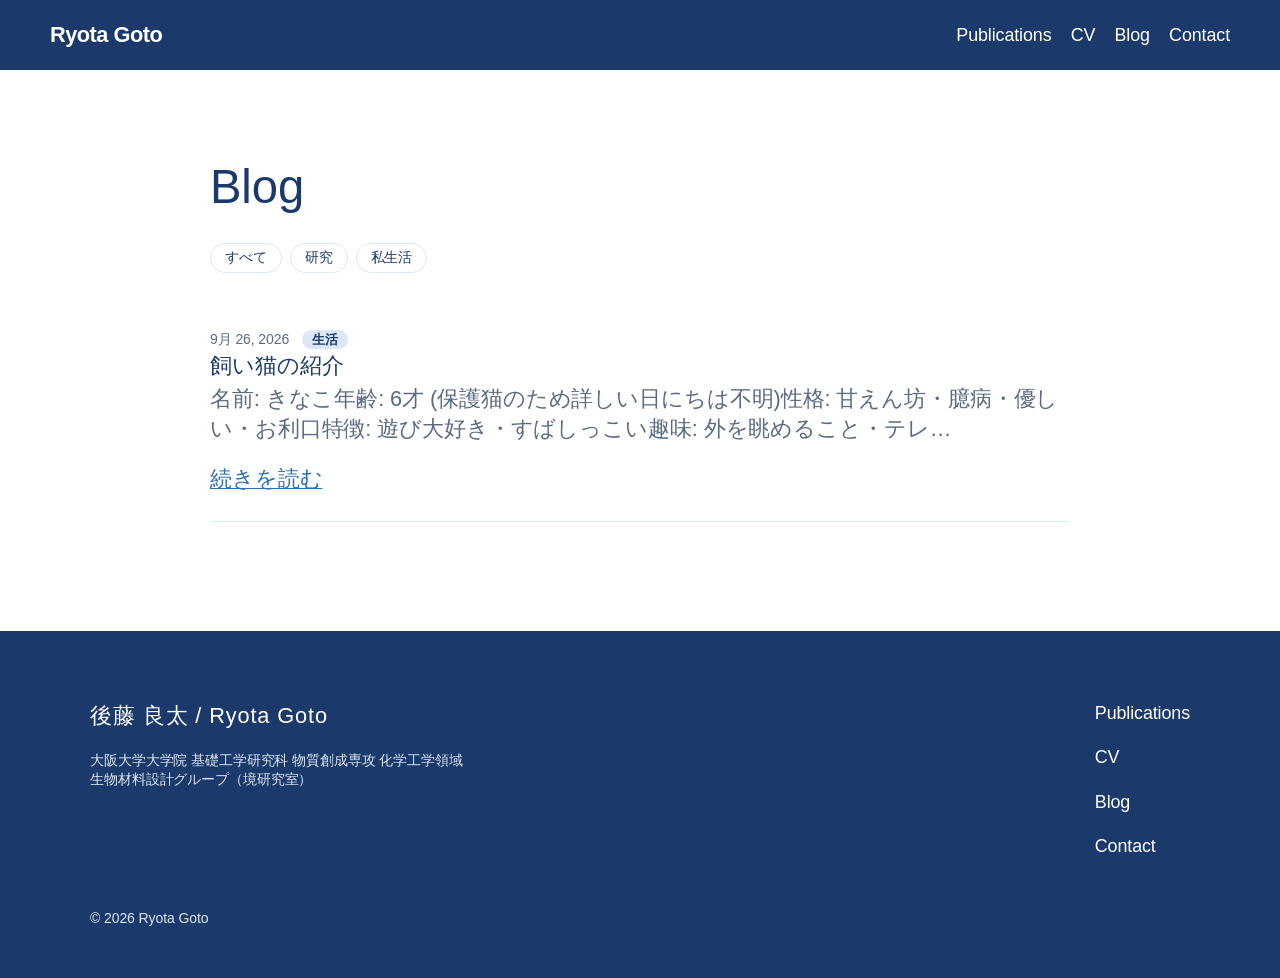
==== site/blog/index.html @ 75595462 "Add blog and categories" ====
<!DOCTYPE html>
<html lang="ja">
<head><meta charset="UTF-8">
	
	<meta name="viewport" content="width=device-width, initial-scale=1">
<meta name="robots" content="max-image-preview:large">
<title>Blog – Ryota Goto</title>
<link rel="alternate" type="application/rss+xml" title="Ryota Goto » フィード" href="https://ryotakashiwagigoto.github.io/feed/">
<link rel="alternate" type="application/rss+xml" title="Ryota Goto » コメントフィード" href="https://ryotakashiwagigoto.github.io/comments/feed/">


<style id="wp-img-auto-sizes-contain-inline-css">
img:is([sizes=auto i],[sizes^="auto," i]){contain-intrinsic-size:3000px 1500px}
/*# sourceURL=wp-img-auto-sizes-contain-inline-css */
</style>
<style id="wp-block-site-title-inline-css">
.wp-block-site-title{box-sizing:border-box}.wp-block-site-title :where(a){color:inherit;font-family:inherit;font-size:inherit;font-style:inherit;font-weight:inherit;letter-spacing:inherit;line-height:inherit;text-decoration:inherit}
/*# sourceURL=https://ryotakashiwagigoto.github.io/wp-includes/blocks/site-title/style.min.css */
</style>
<style id="wp-block-navigation-link-inline-css">
.wp-block-navigation .wp-block-navigation-item__label{overflow-wrap:break-word}.wp-block-navigation .wp-block-navigation-item__description{display:none}.link-ui-tools{outline:1px solid #f0f0f0;padding:8px}.link-ui-block-inserter{padding-top:8px}.link-ui-block-inserter__back{margin-left:8px;text-transform:uppercase}
/*# sourceURL=https://ryotakashiwagigoto.github.io/wp-includes/blocks/navigation-link/style.min.css */
</style>
<style id="wp-block-navigation-inline-css">
.wp-block-navigation{position:relative}.wp-block-navigation ul{margin-bottom:0;margin-left:0;margin-top:0;padding-left:0}.wp-block-navigation ul,.wp-block-navigation ul li{list-style:none}.wp-block-navigation .wp-block-navigation-item{align-items:center;background-color:inherit;display:flex;position:relative}.wp-block-navigation .wp-block-navigation-item .wp-block-navigation__submenu-container:empty{display:none}.wp-block-navigation .wp-block-navigation-item__content{display:block;z-index:1}.wp-block-navigation .wp-block-navigation-item__content.wp-block-navigation-item__content{color:inherit}.wp-block-navigation.has-text-decoration-underline .wp-block-navigation-item__content,.wp-block-navigation.has-text-decoration-underline .wp-block-navigation-item__content:active,.wp-block-navigation.has-text-decoration-underline .wp-block-navigation-item__content:focus{text-decoration:underline}.wp-block-navigation.has-text-decoration-line-through .wp-block-navigation-item__content,.wp-block-navigation.has-text-decoration-line-through .wp-block-navigation-item__content:active,.wp-block-navigation.has-text-decoration-line-through .wp-block-navigation-item__content:focus{text-decoration:line-through}.wp-block-navigation :where(a),.wp-block-navigation :where(a:active),.wp-block-navigation :where(a:focus){text-decoration:none}.wp-block-navigation .wp-block-navigation__submenu-icon{align-self:center;background-color:inherit;border:none;color:currentColor;display:inline-block;font-size:inherit;height:.6em;line-height:0;margin-left:.25em;padding:0;width:.6em}.wp-block-navigation .wp-block-navigation__submenu-icon svg{stroke:currentColor;display:inline-block;height:inherit;margin-top:.075em;width:inherit}.wp-block-navigation{--navigation-layout-justification-setting:flex-start;--navigation-layout-direction:row;--navigation-layout-wrap:wrap;--navigation-layout-justify:flex-start;--navigation-layout-align:center}.wp-block-navigation.is-vertical{--navigation-layout-direction:column;--navigation-layout-justify:initial;--navigation-layout-align:flex-start}.wp-block-navigation.no-wrap{--navigation-layout-wrap:nowrap}.wp-block-navigation.items-justified-center{--navigation-layout-justification-setting:center;--navigation-layout-justify:center}.wp-block-navigation.items-justified-center.is-vertical{--navigation-layout-align:center}.wp-block-navigation.items-justified-right{--navigation-layout-justification-setting:flex-end;--navigation-layout-justify:flex-end}.wp-block-navigation.items-justified-right.is-vertical{--navigation-layout-align:flex-end}.wp-block-navigation.items-justified-space-between{--navigation-layout-justification-setting:space-between;--navigation-layout-justify:space-between}:where(.wp-block-navigation) ul li{padding:0}.wp-block-navigation .has-child .wp-block-navigation__submenu-container{align-items:normal;background-color:inherit;color:inherit;display:flex;flex-direction:column;opacity:0;position:absolute;z-index:2}@media not (prefers-reduced-motion){.wp-block-navigation .has-child .wp-block-navigation__submenu-container{transition:opacity .1s linear}}.wp-block-navigation .has-child .wp-block-navigation__submenu-container{height:0;overflow:hidden;visibility:hidden;width:0}.wp-block-navigation .has-child .wp-block-navigation__submenu-container>.wp-block-navigation-item>.wp-block-navigation-item__content{display:flex;flex-grow:1;padding:.5em 1em}.wp-block-navigation .has-child .wp-block-navigation__submenu-container>.wp-block-navigation-item>.wp-block-navigation-item__content .wp-block-navigation__submenu-icon{margin-left:auto;margin-right:0}.wp-block-navigation .has-child .wp-block-navigation__submenu-container .wp-block-navigation-item__content{margin:0}.wp-block-navigation .has-child .wp-block-navigation__submenu-container{left:-1px;top:100%}@media (min-width:782px){.wp-block-navigation .has-child .wp-block-navigation__submenu-container .wp-block-navigation__submenu-container{left:100%;top:-1px}.wp-block-navigation .has-child .wp-block-navigation__submenu-container .wp-block-navigation__submenu-container:before{background:transparent;content:"";display:block;height:100%;position:absolute;right:100%;width:.5em}.wp-block-navigation .has-child .wp-block-navigation__submenu-container .wp-block-navigation__submenu-icon{margin-right:.25em}.wp-block-navigation .has-child .wp-block-navigation__submenu-container .wp-block-navigation__submenu-icon svg{transform:rotate(-90deg)}}@media (hover:hover){.wp-block-navigation .has-child:not(.open-on-click):hover>.wp-block-navigation__submenu-container{height:auto;min-width:200px;opacity:1;overflow:visible;visibility:visible;width:auto}}.wp-block-navigation .has-child .wp-block-navigation-submenu__toggle[aria-expanded=true]~.wp-block-navigation__submenu-container,.wp-block-navigation .has-child:not(.open-on-click):not(.open-on-hover-click):focus-within>.wp-block-navigation__submenu-container{height:auto;min-width:200px;opacity:1;overflow:visible;visibility:visible;width:auto}.wp-block-navigation .has-child.open-always{align-items:var(--navigation-layout-align,initial);flex-direction:var(--navigation-layout-direction,initial);flex-wrap:var(--navigation-layout-wrap,wrap);gap:var(--wp--style--block-gap,2em)}.wp-block-navigation .has-child.open-always,.wp-block-navigation .has-child.open-always .wp-block-navigation-item{justify-content:var(--navigation-layout-justify,initial)}.wp-block-navigation .has-child.open-always .wp-block-navigation__submenu-container,.wp-block-navigation .has-child.open-always.wp-block-navigation-submenu{gap:var(--wp--style--block-gap,2em)}.wp-block-navigation .has-child.open-always .wp-block-navigation-item,.wp-block-navigation .has-child.open-always .wp-block-navigation__submenu-container,.wp-block-navigation .has-child.open-always.wp-block-navigation-submenu{padding-bottom:0;padding-top:0}.wp-block-navigation .has-child.open-always .wp-block-navigation__submenu-container{padding-left:var(--wp--style--block-gap,2em);padding-right:var(--wp--style--block-gap,2em)}.wp-block-navigation .has-child.open-always .wp-block-navigation__submenu-container .wp-block-navigation-item__content{padding:0}.wp-block-navigation .has-child.open-always .wp-block-navigation__submenu-container>.wp-block-navigation-item>.wp-block-navigation-item__content,.wp-block-navigation .has-child.open-always>.wp-block-navigation-item__content{flex-grow:0}.wp-block-navigation .has-child.open-always>.wp-block-navigation__submenu-container{background-color:transparent;border:none;color:inherit;flex-basis:100%;height:auto;opacity:1;overflow:visible;position:static;visibility:visible;width:auto}.wp-block-navigation.has-background .has-child .wp-block-navigation__submenu-container{left:0;top:100%}@media (min-width:782px){.wp-block-navigation.has-background .has-child .wp-block-navigation__submenu-container .wp-block-navigation__submenu-container{left:100%;top:0}}.wp-block-navigation-submenu{display:flex;position:relative}.wp-block-navigation-submenu .wp-block-navigation__submenu-icon svg{stroke:currentColor}button.wp-block-navigation-item__content{background-color:transparent;border:none;color:currentColor;font-family:inherit;font-size:inherit;font-style:inherit;font-weight:inherit;letter-spacing:inherit;line-height:inherit;text-align:left;text-transform:inherit}.wp-block-navigation-submenu__toggle{cursor:pointer}.wp-block-navigation-submenu__toggle[aria-expanded=true]+.wp-block-navigation__submenu-icon>svg,.wp-block-navigation-submenu__toggle[aria-expanded=true]>svg{transform:rotate(180deg)}.wp-block-navigation-item.open-on-click .wp-block-navigation-submenu__toggle{padding-left:0;padding-right:.85em}.wp-block-navigation-item.open-on-click .wp-block-navigation-submenu__toggle+.wp-block-navigation__submenu-icon{margin-left:-.6em;pointer-events:none}.wp-block-navigation-item.open-on-click button.wp-block-navigation-item__content:not(.wp-block-navigation-submenu__toggle){padding:0}.wp-block-navigation .wp-block-page-list,.wp-block-navigation__container,.wp-block-navigation__responsive-close,.wp-block-navigation__responsive-container,.wp-block-navigation__responsive-container-content,.wp-block-navigation__responsive-dialog{gap:inherit}:where(.wp-block-navigation.has-background .wp-block-navigation-item a:not(.wp-element-button)),:where(.wp-block-navigation.has-background .wp-block-navigation-submenu a:not(.wp-element-button)){padding:.5em 1em}:where(.wp-block-navigation .wp-block-navigation__submenu-container .wp-block-navigation-item a:not(.wp-element-button)),:where(.wp-block-navigation .wp-block-navigation__submenu-container .wp-block-navigation-submenu a:not(.wp-element-button)),:where(.wp-block-navigation .wp-block-navigation__submenu-container .wp-block-navigation-submenu button.wp-block-navigation-item__content),:where(.wp-block-navigation .wp-block-navigation__submenu-container .wp-block-pages-list__item button.wp-block-navigation-item__content){padding:.5em 1em}.wp-block-navigation.items-justified-right .wp-block-navigation__container .has-child .wp-block-navigation__submenu-container,.wp-block-navigation.items-justified-right .wp-block-page-list>.has-child .wp-block-navigation__submenu-container,.wp-block-navigation.items-justified-space-between .wp-block-page-list>.has-child:last-child .wp-block-navigation__submenu-container,.wp-block-navigation.items-justified-space-between>.wp-block-navigation__container>.has-child:last-child .wp-block-navigation__submenu-container{left:auto;right:0}.wp-block-navigation.items-justified-right .wp-block-navigation__container .has-child .wp-block-navigation__submenu-container .wp-block-navigation__submenu-container,.wp-block-navigation.items-justified-right .wp-block-page-list>.has-child .wp-block-navigation__submenu-container .wp-block-navigation__submenu-container,.wp-block-navigation.items-justified-space-between .wp-block-page-list>.has-child:last-child .wp-block-navigation__submenu-container .wp-block-navigation__submenu-container,.wp-block-navigation.items-justified-space-between>.wp-block-navigation__container>.has-child:last-child .wp-block-navigation__submenu-container .wp-block-navigation__submenu-container{left:-1px;right:-1px}@media (min-width:782px){.wp-block-navigation.items-justified-right .wp-block-navigation__container .has-child .wp-block-navigation__submenu-container .wp-block-navigation__submenu-container,.wp-block-navigation.items-justified-right .wp-block-page-list>.has-child .wp-block-navigation__submenu-container .wp-block-navigation__submenu-container,.wp-block-navigation.items-justified-space-between .wp-block-page-list>.has-child:last-child .wp-block-navigation__submenu-container .wp-block-navigation__submenu-container,.wp-block-navigation.items-justified-space-between>.wp-block-navigation__container>.has-child:last-child .wp-block-navigation__submenu-container .wp-block-navigation__submenu-container{left:auto;right:100%}}.wp-block-navigation:not(.has-background) .wp-block-navigation__submenu-container{background-color:#fff;border:1px solid rgba(0,0,0,.15)}.wp-block-navigation.has-background .wp-block-navigation__submenu-container{background-color:inherit}.wp-block-navigation:not(.has-text-color) .wp-block-navigation__submenu-container{color:#000}.wp-block-navigation__container{align-items:var(--navigation-layout-align,initial);display:flex;flex-direction:var(--navigation-layout-direction,initial);flex-wrap:var(--navigation-layout-wrap,wrap);justify-content:var(--navigation-layout-justify,initial);list-style:none;margin:0;padding-left:0}.wp-block-navigation__container .is-responsive{display:none}.wp-block-navigation__container:only-child,.wp-block-page-list:only-child{flex-grow:1}@keyframes overlay-menu__fade-in-animation{0%{opacity:0;transform:translateY(.5em)}to{opacity:1;transform:translateY(0)}}.wp-block-navigation__responsive-container{bottom:0;display:none;left:0;position:fixed;right:0;top:0}.wp-block-navigation__responsive-container :where(.wp-block-navigation-item a){color:inherit}.wp-block-navigation__responsive-container .wp-block-navigation__responsive-container-content{align-items:var(--navigation-layout-align,initial);display:flex;flex-direction:var(--navigation-layout-direction,initial);flex-wrap:var(--navigation-layout-wrap,wrap);justify-content:var(--navigation-layout-justify,initial)}.wp-block-navigation__responsive-container:not(.is-menu-open.is-menu-open){background-color:inherit!important;color:inherit!important}.wp-block-navigation__responsive-container.is-menu-open{background-color:inherit;display:flex;flex-direction:column}@media not (prefers-reduced-motion){.wp-block-navigation__responsive-container.is-menu-open{animation:overlay-menu__fade-in-animation .1s ease-out;animation-fill-mode:forwards}}.wp-block-navigation__responsive-container.is-menu-open:not(.disable-default-overlay){padding:clamp(1rem,var(--wp--style--root--padding-top),20rem) clamp(1rem,var(--wp--style--root--padding-right),20rem) clamp(1rem,var(--wp--style--root--padding-bottom),20rem) clamp(1rem,var(--wp--style--root--padding-left),20rem)}.wp-block-navigation__responsive-container.is-menu-open{overflow:auto;z-index:100000}.wp-block-navigation__responsive-container.is-menu-open:not(.disable-default-overlay) .wp-block-navigation__responsive-container-content{padding-top:calc(2rem + 24px)}.wp-block-navigation__responsive-container.is-menu-open:where(:not(.disable-default-overlay)) .wp-block-navigation__responsive-container-content{align-items:var(--navigation-layout-justification-setting,inherit);display:flex;flex-direction:column;flex-wrap:nowrap;overflow:visible}.wp-block-navigation__responsive-container.is-menu-open:where(:not(.disable-default-overlay)) .wp-block-navigation__responsive-container-content,.wp-block-navigation__responsive-container.is-menu-open:where(:not(.disable-default-overlay)) .wp-block-navigation__responsive-container-content .wp-block-navigation__container,.wp-block-navigation__responsive-container.is-menu-open:where(:not(.disable-default-overlay)) .wp-block-navigation__responsive-container-content .wp-block-page-list{justify-content:flex-start}.wp-block-navigation__responsive-container.is-menu-open:where(:not(.disable-default-overlay)) .wp-block-navigation__responsive-container-content .wp-block-navigation__submenu-icon{display:none}.wp-block-navigation__responsive-container.is-menu-open:where(:not(.disable-default-overlay)) .wp-block-navigation__responsive-container-content .has-child .wp-block-navigation__submenu-container{border:none;height:auto;min-width:200px;opacity:1;overflow:initial;padding-left:2rem;padding-right:2rem;position:static;visibility:visible;width:auto}.wp-block-navigation__responsive-container.is-menu-open:where(:not(.disable-default-overlay)) .wp-block-navigation__responsive-container-content .wp-block-navigation__container,.wp-block-navigation__responsive-container.is-menu-open:where(:not(.disable-default-overlay)) .wp-block-navigation__responsive-container-content .wp-block-navigation__submenu-container{gap:inherit}.wp-block-navigation__responsive-container.is-menu-open:where(:not(.disable-default-overlay)) .wp-block-navigation__responsive-container-content .wp-block-navigation__submenu-container{padding-top:var(--wp--style--block-gap,2em)}.wp-block-navigation__responsive-container.is-menu-open:where(:not(.disable-default-overlay)) .wp-block-navigation__responsive-container-content .wp-block-navigation-item__content{padding:0}.wp-block-navigation__responsive-container.is-menu-open:where(:not(.disable-default-overlay)) .wp-block-navigation__responsive-container-content .wp-block-navigation-item,.wp-block-navigation__responsive-container.is-menu-open:where(:not(.disable-default-overlay)) .wp-block-navigation__responsive-container-content .wp-block-navigation__container,.wp-block-navigation__responsive-container.is-menu-open:where(:not(.disable-default-overlay)) .wp-block-navigation__responsive-container-content .wp-block-page-list{align-items:var(--navigation-layout-justification-setting,initial);display:flex;flex-direction:column}.wp-block-navigation__responsive-container.is-menu-open:where(:not(.disable-default-overlay)) .wp-block-navigation-item,.wp-block-navigation__responsive-container.is-menu-open:where(:not(.disable-default-overlay)) .wp-block-navigation-item .wp-block-navigation__submenu-container,.wp-block-navigation__responsive-container.is-menu-open:where(:not(.disable-default-overlay)) .wp-block-navigation__container,.wp-block-navigation__responsive-container.is-menu-open:where(:not(.disable-default-overlay)) .wp-block-page-list{background:transparent!important;color:inherit!important}.wp-block-navigation__responsive-container.is-menu-open:where(:not(.disable-default-overlay)) .wp-block-navigation__submenu-container.wp-block-navigation__submenu-container.wp-block-navigation__submenu-container.wp-block-navigation__submenu-container{left:auto;right:auto}.wp-block-navigation__responsive-container.disable-default-overlay .wp-block-navigation__overlay-container{display:none;width:100%}.wp-block-navigation__responsive-container.disable-default-overlay .wp-block-navigation__responsive-close{max-width:none}.wp-block-navigation__responsive-container.disable-default-overlay.is-menu-open .wp-block-navigation__responsive-container-content>:not(.wp-block-navigation__overlay-container){display:none}.wp-block-navigation__responsive-container.disable-default-overlay.is-menu-open .wp-block-navigation__responsive-container-content .wp-block-navigation__overlay-container{display:block}.wp-block-navigation__responsive-container.disable-default-overlay.is-menu-open .wp-block-navigation__responsive-container-content .wp-block-navigation__overlay-container .wp-block-navigation__submenu-container{left:0;right:auto}@media (min-width:600px){.wp-block-navigation__responsive-container:not(.hidden-by-default):not(.is-menu-open){background-color:inherit;display:block;position:relative;width:100%;z-index:auto}.wp-block-navigation__responsive-container:not(.hidden-by-default):not(.is-menu-open) .wp-block-navigation__responsive-container-close{display:none}.wp-block-navigation__responsive-container.is-menu-open .wp-block-navigation__submenu-container.wp-block-navigation__submenu-container.wp-block-navigation__submenu-container.wp-block-navigation__submenu-container{left:0}}.wp-block-navigation:not(.has-background) .wp-block-navigation__responsive-container.is-menu-open:not(.disable-default-overlay){background-color:#fff}.wp-block-navigation:not(.has-text-color) .wp-block-navigation__responsive-container.is-menu-open:not(.disable-default-overlay){color:#000}.wp-block-navigation__toggle_button_label{font-size:1rem;font-weight:700}.wp-block-navigation__responsive-container-close,.wp-block-navigation__responsive-container-open{background:transparent;border:none;color:currentColor;cursor:pointer;margin:0;padding:0;text-transform:inherit;vertical-align:middle}.wp-block-navigation__responsive-container-close svg,.wp-block-navigation__responsive-container-open svg{fill:currentColor;display:block;height:24px;pointer-events:none;width:24px}.wp-block-navigation__responsive-container-open{display:flex}.wp-block-navigation__responsive-container-open.wp-block-navigation__responsive-container-open.wp-block-navigation__responsive-container-open{font-family:inherit;font-size:inherit;font-weight:inherit}@media (min-width:600px){.wp-block-navigation__responsive-container-open:not(.always-shown){display:none}}.wp-block-navigation__responsive-container-close{position:absolute;right:0;top:0;z-index:2}.wp-block-navigation__responsive-container-close.wp-block-navigation__responsive-container-close.wp-block-navigation__responsive-container-close{font-family:inherit;font-size:inherit;font-weight:inherit}.disable-default-overlay .wp-block-navigation__responsive-container-close{right:clamp(1rem,var(--wp--style--root--padding-left),20rem);top:clamp(1rem,var(--wp--style--root--padding-left),20rem)}.wp-block-navigation__responsive-close{width:100%}.has-modal-open .wp-block-navigation__responsive-close{margin-left:auto;margin-right:auto;max-width:var(--wp--style--global--wide-size,100%)}.wp-block-navigation__responsive-close:focus{outline:none}.is-menu-open .wp-block-navigation__responsive-close,.is-menu-open .wp-block-navigation__responsive-container-content,.is-menu-open .wp-block-navigation__responsive-dialog{box-sizing:border-box}.wp-block-navigation__responsive-dialog{position:relative}.has-modal-open .admin-bar .is-menu-open:where(:not(.disable-default-overlay)) .wp-block-navigation__responsive-dialog{margin-top:46px}@media (min-width:782px){.has-modal-open .admin-bar .is-menu-open:where(:not(.disable-default-overlay)) .wp-block-navigation__responsive-dialog{margin-top:32px}}html.has-modal-open{overflow:hidden}
/*# sourceURL=https://ryotakashiwagigoto.github.io/wp-includes/blocks/navigation/style.min.css */
</style>
<style id="wp-block-group-inline-css">
.wp-block-group{box-sizing:border-box}:where(.wp-block-group.wp-block-group-is-layout-constrained){position:relative}
/*# sourceURL=https://ryotakashiwagigoto.github.io/wp-includes/blocks/group/style.min.css */
</style>
<style id="wp-block-post-title-inline-css">
.wp-block-post-title{box-sizing:border-box;word-break:break-word}.wp-block-post-title :where(a){display:inline-block;font-family:inherit;font-size:inherit;font-style:inherit;font-weight:inherit;letter-spacing:inherit;line-height:inherit;text-decoration:inherit}
/*# sourceURL=https://ryotakashiwagigoto.github.io/wp-includes/blocks/post-title/style.min.css */
</style>
<style id="wp-block-paragraph-inline-css">
.is-small-text{font-size:.875em}.is-regular-text{font-size:1em}.is-large-text{font-size:2.25em}.is-larger-text{font-size:3em}.has-drop-cap:not(:focus):first-letter{float:left;font-size:8.4em;font-style:normal;font-weight:100;line-height:.68;margin:.05em .1em 0 0;text-transform:uppercase}body.rtl .has-drop-cap:not(:focus):first-letter{float:none;margin-left:.1em}p.has-drop-cap.has-background{overflow:hidden}:root :where(p.has-background){padding:1.25em 2.375em}:where(p.has-text-color:not(.has-link-color)) a{color:inherit}p.has-text-align-left[style*="writing-mode:vertical-lr"],p.has-text-align-right[style*="writing-mode:vertical-rl"]{rotate:180deg}
/*# sourceURL=https://ryotakashiwagigoto.github.io/wp-includes/blocks/paragraph/style.min.css */
</style>
<style id="wp-block-post-date-inline-css">
.wp-block-post-date{box-sizing:border-box}
/*# sourceURL=https://ryotakashiwagigoto.github.io/wp-includes/blocks/post-date/style.min.css */
</style>
<style id="wp-block-post-terms-inline-css">
.wp-block-post-terms{box-sizing:border-box}.wp-block-post-terms .wp-block-post-terms__separator{white-space:pre-wrap}
/*# sourceURL=https://ryotakashiwagigoto.github.io/wp-includes/blocks/post-terms/style.min.css */
</style>
<style id="wp-block-post-excerpt-inline-css">
:where(.wp-block-post-excerpt){box-sizing:border-box;margin-bottom:var(--wp--style--block-gap);margin-top:var(--wp--style--block-gap)}.wp-block-post-excerpt__excerpt{margin-bottom:0;margin-top:0}.wp-block-post-excerpt__more-text{margin-bottom:0;margin-top:var(--wp--style--block-gap)}.wp-block-post-excerpt__more-link{display:inline-block}
/*# sourceURL=https://ryotakashiwagigoto.github.io/wp-includes/blocks/post-excerpt/style.min.css */
</style>
<style id="wp-block-post-template-inline-css">
.wp-block-post-template{box-sizing:border-box;list-style:none;margin-bottom:0;margin-top:0;max-width:100%;padding:0}.wp-block-post-template.is-flex-container{display:flex;flex-direction:row;flex-wrap:wrap;gap:1.25em}.wp-block-post-template.is-flex-container>li{margin:0;width:100%}@media (min-width:600px){.wp-block-post-template.is-flex-container.is-flex-container.columns-2>li{width:calc(50% - .625em)}.wp-block-post-template.is-flex-container.is-flex-container.columns-3>li{width:calc(33.33333% - .83333em)}.wp-block-post-template.is-flex-container.is-flex-container.columns-4>li{width:calc(25% - .9375em)}.wp-block-post-template.is-flex-container.is-flex-container.columns-5>li{width:calc(20% - 1em)}.wp-block-post-template.is-flex-container.is-flex-container.columns-6>li{width:calc(16.66667% - 1.04167em)}}@media (max-width:600px){.wp-block-post-template-is-layout-grid[class*=columns-]:not(.has-native-responsive-grid){grid-template-columns:1fr}}.wp-block-post-template-is-layout-constrained>li>.alignright,.wp-block-post-template-is-layout-flow>li>.alignright{float:right;margin-inline-end:0;margin-inline-start:2em}.wp-block-post-template-is-layout-constrained>li>.alignleft,.wp-block-post-template-is-layout-flow>li>.alignleft{float:left;margin-inline-end:2em;margin-inline-start:0}.wp-block-post-template-is-layout-constrained>li>.aligncenter,.wp-block-post-template-is-layout-flow>li>.aligncenter{margin-inline-end:auto;margin-inline-start:auto}
/*# sourceURL=https://ryotakashiwagigoto.github.io/wp-includes/blocks/post-template/style.min.css */
</style>
<style id="wp-emoji-styles-inline-css">

	img.wp-smiley, img.emoji {
		display: inline !important;
		border: none !important;
		box-shadow: none !important;
		height: 1em !important;
		width: 1em !important;
		margin: 0 0.07em !important;
		vertical-align: -0.1em !important;
		background: none !important;
		padding: 0 !important;
	}
/*# sourceURL=wp-emoji-styles-inline-css */
</style>
<style id="wp-block-library-inline-css">
:root{--wp-block-synced-color:#7a00df;--wp-block-synced-color--rgb:122,0,223;--wp-bound-block-color:var(--wp-block-synced-color);--wp-editor-canvas-background:#ddd;--wp-admin-theme-color:#007cba;--wp-admin-theme-color--rgb:0,124,186;--wp-admin-theme-color-darker-10:#006ba1;--wp-admin-theme-color-darker-10--rgb:0,107,160.5;--wp-admin-theme-color-darker-20:#005a87;--wp-admin-theme-color-darker-20--rgb:0,90,135;--wp-admin-border-width-focus:2px}@media (min-resolution:192dpi){:root{--wp-admin-border-width-focus:1.5px}}.wp-element-button{cursor:pointer}:root .has-very-light-gray-background-color{background-color:#eee}:root .has-very-dark-gray-background-color{background-color:#313131}:root .has-very-light-gray-color{color:#eee}:root .has-very-dark-gray-color{color:#313131}:root .has-vivid-green-cyan-to-vivid-cyan-blue-gradient-background{background:linear-gradient(135deg,#00d084,#0693e3)}:root .has-purple-crush-gradient-background{background:linear-gradient(135deg,#34e2e4,#4721fb 50%,#ab1dfe)}:root .has-hazy-dawn-gradient-background{background:linear-gradient(135deg,#faaca8,#dad0ec)}:root .has-subdued-olive-gradient-background{background:linear-gradient(135deg,#fafae1,#67a671)}:root .has-atomic-cream-gradient-background{background:linear-gradient(135deg,#fdd79a,#004a59)}:root .has-nightshade-gradient-background{background:linear-gradient(135deg,#330968,#31cdcf)}:root .has-midnight-gradient-background{background:linear-gradient(135deg,#020381,#2874fc)}:root{--wp--preset--font-size--normal:16px;--wp--preset--font-size--huge:42px}.has-regular-font-size{font-size:1em}.has-larger-font-size{font-size:2.625em}.has-normal-font-size{font-size:var(--wp--preset--font-size--normal)}.has-huge-font-size{font-size:var(--wp--preset--font-size--huge)}:root .has-text-align-center{text-align:center}:root .has-text-align-left{text-align:left}:root .has-text-align-right{text-align:right}.has-fit-text{white-space:nowrap!important}#end-resizable-editor-section{display:none}.aligncenter{clear:both}.items-justified-left{justify-content:flex-start}.items-justified-center{justify-content:center}.items-justified-right{justify-content:flex-end}.items-justified-space-between{justify-content:space-between}.screen-reader-text{word-wrap:normal!important;border:0;clip-path:inset(50%);height:1px;margin:-1px;overflow:hidden;padding:0;position:absolute;width:1px;word-break:normal!important}.screen-reader-text:focus{background-color:#ddd;clip-path:none;color:#444;display:block;font-size:1em;height:auto;left:5px;line-height:normal;padding:15px 23px 14px;text-decoration:none;top:5px;width:auto;z-index:100000}html :where(.has-border-color){border-style:solid}html :where([style^=border-color],[style*=";border-color"],[style*="; border-color"]){border-style:solid}html :where([style^=border-top-color],[style*=";border-top-color"],[style*="; border-top-color"]){border-top-style:solid}html :where([style^=border-right-color],[style*=";border-right-color"],[style*="; border-right-color"]){border-right-style:solid}html :where([style^=border-bottom-color],[style*=";border-bottom-color"],[style*="; border-bottom-color"]){border-bottom-style:solid}html :where([style^=border-left-color],[style*=";border-left-color"],[style*="; border-left-color"]){border-left-style:solid}html :where([style^=border-width],[style*=";border-width"],[style*="; border-width"]){border-style:solid}html :where([style^=border-top-width],[style*=";border-top-width"],[style*="; border-top-width"]){border-top-style:solid}html :where([style^=border-right-width],[style*=";border-right-width"],[style*="; border-right-width"]){border-right-style:solid}html :where([style^=border-bottom-width],[style*=";border-bottom-width"],[style*="; border-bottom-width"]){border-bottom-style:solid}html :where([style^=border-left-width],[style*=";border-left-width"],[style*="; border-left-width"]){border-left-style:solid}html :where(img[class*=wp-image-]){height:auto;max-width:100%}:where(figure){margin:0 0 1em}html :where(.is-position-sticky){--wp-admin--admin-bar--position-offset:var(--wp-admin--admin-bar--height,0px)}@media screen and (max-width:600px){html :where(.is-position-sticky){--wp-admin--admin-bar--position-offset:0px}}
/*# sourceURL=/wp-includes/css/dist/block-library/common.min.css */
</style>
<style id="global-styles-inline-css">
:root{--wp--preset--aspect-ratio--square: 1;--wp--preset--aspect-ratio--4-3: 4/3;--wp--preset--aspect-ratio--3-4: 3/4;--wp--preset--aspect-ratio--3-2: 3/2;--wp--preset--aspect-ratio--2-3: 2/3;--wp--preset--aspect-ratio--16-9: 16/9;--wp--preset--aspect-ratio--9-16: 9/16;--wp--preset--color--black: #000000;--wp--preset--color--cyan-bluish-gray: #abb8c3;--wp--preset--color--white: #ffffff;--wp--preset--color--pale-pink: #f78da7;--wp--preset--color--vivid-red: #cf2e2e;--wp--preset--color--luminous-vivid-orange: #ff6900;--wp--preset--color--luminous-vivid-amber: #fcb900;--wp--preset--color--light-green-cyan: #7bdcb5;--wp--preset--color--vivid-green-cyan: #00d084;--wp--preset--color--pale-cyan-blue: #8ed1fc;--wp--preset--color--vivid-cyan-blue: #0693e3;--wp--preset--color--vivid-purple: #9b51e0;--wp--preset--color--base: #FFFFFF;--wp--preset--color--contrast: #13233F;--wp--preset--color--accent-1: #1B3A6B;--wp--preset--color--accent-2: #DCE8F5;--wp--preset--color--accent-3: #2F6DB5;--wp--preset--color--accent-4: #5C6B82;--wp--preset--color--accent-5: #F3F7FB;--wp--preset--color--accent-6: color-mix(in srgb, currentColor 20%, transparent);--wp--preset--gradient--vivid-cyan-blue-to-vivid-purple: linear-gradient(135deg,rgb(6,147,227) 0%,rgb(155,81,224) 100%);--wp--preset--gradient--light-green-cyan-to-vivid-green-cyan: linear-gradient(135deg,rgb(122,220,180) 0%,rgb(0,208,130) 100%);--wp--preset--gradient--luminous-vivid-amber-to-luminous-vivid-orange: linear-gradient(135deg,rgb(252,185,0) 0%,rgb(255,105,0) 100%);--wp--preset--gradient--luminous-vivid-orange-to-vivid-red: linear-gradient(135deg,rgb(255,105,0) 0%,rgb(207,46,46) 100%);--wp--preset--gradient--very-light-gray-to-cyan-bluish-gray: linear-gradient(135deg,rgb(238,238,238) 0%,rgb(169,184,195) 100%);--wp--preset--gradient--cool-to-warm-spectrum: linear-gradient(135deg,rgb(74,234,220) 0%,rgb(151,120,209) 20%,rgb(207,42,186) 40%,rgb(238,44,130) 60%,rgb(251,105,98) 80%,rgb(254,248,76) 100%);--wp--preset--gradient--blush-light-purple: linear-gradient(135deg,rgb(255,206,236) 0%,rgb(152,150,240) 100%);--wp--preset--gradient--blush-bordeaux: linear-gradient(135deg,rgb(254,205,165) 0%,rgb(254,45,45) 50%,rgb(107,0,62) 100%);--wp--preset--gradient--luminous-dusk: linear-gradient(135deg,rgb(255,203,112) 0%,rgb(199,81,192) 50%,rgb(65,88,208) 100%);--wp--preset--gradient--pale-ocean: linear-gradient(135deg,rgb(255,245,203) 0%,rgb(182,227,212) 50%,rgb(51,167,181) 100%);--wp--preset--gradient--electric-grass: linear-gradient(135deg,rgb(202,248,128) 0%,rgb(113,206,126) 100%);--wp--preset--gradient--midnight: linear-gradient(135deg,rgb(2,3,129) 0%,rgb(40,116,252) 100%);--wp--preset--font-size--small: 0.875rem;--wp--preset--font-size--medium: clamp(1rem, 1rem + ((1vw - 0.2rem) * 0.196), 1.125rem);--wp--preset--font-size--large: clamp(1.125rem, 1.125rem + ((1vw - 0.2rem) * 0.392), 1.375rem);--wp--preset--font-size--x-large: clamp(1.75rem, 1.75rem + ((1vw - 0.2rem) * 0.392), 2rem);--wp--preset--font-size--xx-large: clamp(2.15rem, 2.15rem + ((1vw - 0.2rem) * 1.333), 3rem);--wp--preset--font-family--manrope: Manrope, "Hiragino Sans", "Hiragino Kaku Gothic ProN", "Noto Sans JP", Meiryo, sans-serif;--wp--preset--font-family--fira-code: "Fira Code", monospace;--wp--preset--spacing--20: 10px;--wp--preset--spacing--30: 20px;--wp--preset--spacing--40: 30px;--wp--preset--spacing--50: clamp(30px, 5vw, 50px);--wp--preset--spacing--60: clamp(30px, 7vw, 70px);--wp--preset--spacing--70: clamp(50px, 7vw, 90px);--wp--preset--spacing--80: clamp(70px, 10vw, 140px);--wp--preset--shadow--natural: 6px 6px 9px rgba(0, 0, 0, 0.2);--wp--preset--shadow--deep: 12px 12px 50px rgba(0, 0, 0, 0.4);--wp--preset--shadow--sharp: 6px 6px 0px rgba(0, 0, 0, 0.2);--wp--preset--shadow--outlined: 6px 6px 0px -3px rgb(255, 255, 255), 6px 6px rgb(0, 0, 0);--wp--preset--shadow--crisp: 6px 6px 0px rgb(0, 0, 0);}.wp-block-button{--wp--preset--dimension--25: 25%;--wp--preset--dimension--50: 50%;--wp--preset--dimension--75: 75%;--wp--preset--dimension--100: 100%;}:root { --wp--style--global--content-size: 645px;--wp--style--global--wide-size: 1340px; }:where(body) { margin: 0; }.wp-site-blocks { padding-top: var(--wp--style--root--padding-top); padding-bottom: var(--wp--style--root--padding-bottom); }.has-global-padding { padding-right: var(--wp--style--root--padding-right); padding-left: var(--wp--style--root--padding-left); }.has-global-padding > .alignfull { margin-right: calc(var(--wp--style--root--padding-right) * -1); margin-left: calc(var(--wp--style--root--padding-left) * -1); }.has-global-padding :where(:not(.alignfull.is-layout-flow) > .has-global-padding:not(.wp-block-block, .alignfull)) { padding-right: 0; padding-left: 0; }.has-global-padding :where(:not(.alignfull.is-layout-flow) > .has-global-padding:not(.wp-block-block, .alignfull)) > .alignfull { margin-left: 0; margin-right: 0; }.wp-site-blocks > .alignleft { float: left; margin-right: 2em; }.wp-site-blocks > .alignright { float: right; margin-left: 2em; }.wp-site-blocks > .aligncenter { justify-content: center; margin-left: auto; margin-right: auto; }:where(.wp-site-blocks) > * { margin-block-start: 1.2rem; margin-block-end: 0; }:where(.wp-site-blocks) > :first-child { margin-block-start: 0; }:where(.wp-site-blocks) > :last-child { margin-block-end: 0; }:root { --wp--style--block-gap: 1.2rem; }:root :where(.is-layout-flow) > :first-child{margin-block-start: 0;}:root :where(.is-layout-flow) > :last-child{margin-block-end: 0;}:root :where(.is-layout-flow) > *{margin-block-start: 1.2rem;margin-block-end: 0;}:root :where(.is-layout-constrained) > :first-child{margin-block-start: 0;}:root :where(.is-layout-constrained) > :last-child{margin-block-end: 0;}:root :where(.is-layout-constrained) > *{margin-block-start: 1.2rem;margin-block-end: 0;}:root :where(.is-layout-flex){gap: 1.2rem;}:root :where(.is-layout-grid){gap: 1.2rem;}.is-layout-flow > .alignleft{float: left;margin-inline-start: 0;margin-inline-end: 2em;}.is-layout-flow > .alignright{float: right;margin-inline-start: 2em;margin-inline-end: 0;}.is-layout-flow > .aligncenter{margin-left: auto !important;margin-right: auto !important;}.is-layout-constrained > .alignleft{float: left;margin-inline-start: 0;margin-inline-end: 2em;}.is-layout-constrained > .alignright{float: right;margin-inline-start: 2em;margin-inline-end: 0;}.is-layout-constrained > .aligncenter{margin-left: auto !important;margin-right: auto !important;}.is-layout-constrained > :where(:not(.alignleft):not(.alignright):not(.alignfull)){max-width: var(--wp--style--global--content-size);margin-left: auto !important;margin-right: auto !important;}.is-layout-constrained > .alignwide{max-width: var(--wp--style--global--wide-size);}body .is-layout-flex{display: flex;}.is-layout-flex{flex-wrap: wrap;align-items: center;}.is-layout-flex > :is(*, div){margin: 0;}body .is-layout-grid{display: grid;}.is-layout-grid > :is(*, div){margin: 0;}body{background-color: var(--wp--preset--color--base);color: var(--wp--preset--color--contrast);font-family: var(--wp--preset--font-family--manrope);font-size: var(--wp--preset--font-size--large);font-weight: 300;letter-spacing: -0.1px;line-height: 1.4;--wp--style--root--padding-top: 0px;--wp--style--root--padding-right: var(--wp--preset--spacing--50);--wp--style--root--padding-bottom: 0px;--wp--style--root--padding-left: var(--wp--preset--spacing--50);}a:where(:not(.wp-element-button)){color: var(--wp--preset--color--accent-3);}:root :where(a:where(:not(.wp-element-button)):hover){text-decoration: none;}h1, h2, h3, h4, h5, h6{color: var(--wp--preset--color--accent-1);font-weight: 400;letter-spacing: -0.1px;line-height: 1.125;}h1{font-size: var(--wp--preset--font-size--xx-large);}h2{font-size: var(--wp--preset--font-size--x-large);}h3{font-size: var(--wp--preset--font-size--large);}h4{font-size: var(--wp--preset--font-size--medium);}h5{font-size: var(--wp--preset--font-size--small);letter-spacing: 0.5px;}h6{font-size: var(--wp--preset--font-size--small);font-weight: 700;letter-spacing: 1.4px;text-transform: uppercase;}:root :where(.wp-element-button, .wp-block-button__link){background-color: var(--wp--preset--color--accent-1);border-width: 0;color: var(--wp--preset--color--base);font-family: inherit;font-size: var(--wp--preset--font-size--medium);font-style: inherit;font-weight: inherit;letter-spacing: inherit;line-height: inherit;padding-top: 1rem;padding-right: 2.25rem;padding-bottom: 1rem;padding-left: 2.25rem;text-decoration: none;text-transform: inherit;}:root :where(.wp-element-button:hover, .wp-block-button__link:hover){background-color: var(--wp--preset--color--accent-3);border-color: transparent;color: var(--wp--preset--color--base);}:root :where(.wp-element-button:focus, .wp-block-button__link:focus){outline-color: var(--wp--preset--color--accent-4);outline-offset: 2px;}:root :where(.wp-element-caption, .wp-block-audio figcaption, .wp-block-embed figcaption, .wp-block-gallery figcaption, .wp-block-image figcaption, .wp-block-table figcaption, .wp-block-video figcaption){font-size: var(--wp--preset--font-size--small);line-height: 1.4;}.has-black-color{color: var(--wp--preset--color--black) !important;}.has-cyan-bluish-gray-color{color: var(--wp--preset--color--cyan-bluish-gray) !important;}.has-white-color{color: var(--wp--preset--color--white) !important;}.has-pale-pink-color{color: var(--wp--preset--color--pale-pink) !important;}.has-vivid-red-color{color: var(--wp--preset--color--vivid-red) !important;}.has-luminous-vivid-orange-color{color: var(--wp--preset--color--luminous-vivid-orange) !important;}.has-luminous-vivid-amber-color{color: var(--wp--preset--color--luminous-vivid-amber) !important;}.has-light-green-cyan-color{color: var(--wp--preset--color--light-green-cyan) !important;}.has-vivid-green-cyan-color{color: var(--wp--preset--color--vivid-green-cyan) !important;}.has-pale-cyan-blue-color{color: var(--wp--preset--color--pale-cyan-blue) !important;}.has-vivid-cyan-blue-color{color: var(--wp--preset--color--vivid-cyan-blue) !important;}.has-vivid-purple-color{color: var(--wp--preset--color--vivid-purple) !important;}.has-base-color{color: var(--wp--preset--color--base) !important;}.has-contrast-color{color: var(--wp--preset--color--contrast) !important;}.has-accent-1-color{color: var(--wp--preset--color--accent-1) !important;}.has-accent-2-color{color: var(--wp--preset--color--accent-2) !important;}.has-accent-3-color{color: var(--wp--preset--color--accent-3) !important;}.has-accent-4-color{color: var(--wp--preset--color--accent-4) !important;}.has-accent-5-color{color: var(--wp--preset--color--accent-5) !important;}.has-accent-6-color{color: var(--wp--preset--color--accent-6) !important;}.has-black-background-color{background-color: var(--wp--preset--color--black) !important;}.has-cyan-bluish-gray-background-color{background-color: var(--wp--preset--color--cyan-bluish-gray) !important;}.has-white-background-color{background-color: var(--wp--preset--color--white) !important;}.has-pale-pink-background-color{background-color: var(--wp--preset--color--pale-pink) !important;}.has-vivid-red-background-color{background-color: var(--wp--preset--color--vivid-red) !important;}.has-luminous-vivid-orange-background-color{background-color: var(--wp--preset--color--luminous-vivid-orange) !important;}.has-luminous-vivid-amber-background-color{background-color: var(--wp--preset--color--luminous-vivid-amber) !important;}.has-light-green-cyan-background-color{background-color: var(--wp--preset--color--light-green-cyan) !important;}.has-vivid-green-cyan-background-color{background-color: var(--wp--preset--color--vivid-green-cyan) !important;}.has-pale-cyan-blue-background-color{background-color: var(--wp--preset--color--pale-cyan-blue) !important;}.has-vivid-cyan-blue-background-color{background-color: var(--wp--preset--color--vivid-cyan-blue) !important;}.has-vivid-purple-background-color{background-color: var(--wp--preset--color--vivid-purple) !important;}.has-base-background-color{background-color: var(--wp--preset--color--base) !important;}.has-contrast-background-color{background-color: var(--wp--preset--color--contrast) !important;}.has-accent-1-background-color{background-color: var(--wp--preset--color--accent-1) !important;}.has-accent-2-background-color{background-color: var(--wp--preset--color--accent-2) !important;}.has-accent-3-background-color{background-color: var(--wp--preset--color--accent-3) !important;}.has-accent-4-background-color{background-color: var(--wp--preset--color--accent-4) !important;}.has-accent-5-background-color{background-color: var(--wp--preset--color--accent-5) !important;}.has-accent-6-background-color{background-color: var(--wp--preset--color--accent-6) !important;}.has-black-border-color{border-color: var(--wp--preset--color--black) !important;}.has-cyan-bluish-gray-border-color{border-color: var(--wp--preset--color--cyan-bluish-gray) !important;}.has-white-border-color{border-color: var(--wp--preset--color--white) !important;}.has-pale-pink-border-color{border-color: var(--wp--preset--color--pale-pink) !important;}.has-vivid-red-border-color{border-color: var(--wp--preset--color--vivid-red) !important;}.has-luminous-vivid-orange-border-color{border-color: var(--wp--preset--color--luminous-vivid-orange) !important;}.has-luminous-vivid-amber-border-color{border-color: var(--wp--preset--color--luminous-vivid-amber) !important;}.has-light-green-cyan-border-color{border-color: var(--wp--preset--color--light-green-cyan) !important;}.has-vivid-green-cyan-border-color{border-color: var(--wp--preset--color--vivid-green-cyan) !important;}.has-pale-cyan-blue-border-color{border-color: var(--wp--preset--color--pale-cyan-blue) !important;}.has-vivid-cyan-blue-border-color{border-color: var(--wp--preset--color--vivid-cyan-blue) !important;}.has-vivid-purple-border-color{border-color: var(--wp--preset--color--vivid-purple) !important;}.has-base-border-color{border-color: var(--wp--preset--color--base) !important;}.has-contrast-border-color{border-color: var(--wp--preset--color--contrast) !important;}.has-accent-1-border-color{border-color: var(--wp--preset--color--accent-1) !important;}.has-accent-2-border-color{border-color: var(--wp--preset--color--accent-2) !important;}.has-accent-3-border-color{border-color: var(--wp--preset--color--accent-3) !important;}.has-accent-4-border-color{border-color: var(--wp--preset--color--accent-4) !important;}.has-accent-5-border-color{border-color: var(--wp--preset--color--accent-5) !important;}.has-accent-6-border-color{border-color: var(--wp--preset--color--accent-6) !important;}.has-vivid-cyan-blue-to-vivid-purple-gradient-background{background: var(--wp--preset--gradient--vivid-cyan-blue-to-vivid-purple) !important;}.has-light-green-cyan-to-vivid-green-cyan-gradient-background{background: var(--wp--preset--gradient--light-green-cyan-to-vivid-green-cyan) !important;}.has-luminous-vivid-amber-to-luminous-vivid-orange-gradient-background{background: var(--wp--preset--gradient--luminous-vivid-amber-to-luminous-vivid-orange) !important;}.has-luminous-vivid-orange-to-vivid-red-gradient-background{background: var(--wp--preset--gradient--luminous-vivid-orange-to-vivid-red) !important;}.has-very-light-gray-to-cyan-bluish-gray-gradient-background{background: var(--wp--preset--gradient--very-light-gray-to-cyan-bluish-gray) !important;}.has-cool-to-warm-spectrum-gradient-background{background: var(--wp--preset--gradient--cool-to-warm-spectrum) !important;}.has-blush-light-purple-gradient-background{background: var(--wp--preset--gradient--blush-light-purple) !important;}.has-blush-bordeaux-gradient-background{background: var(--wp--preset--gradient--blush-bordeaux) !important;}.has-luminous-dusk-gradient-background{background: var(--wp--preset--gradient--luminous-dusk) !important;}.has-pale-ocean-gradient-background{background: var(--wp--preset--gradient--pale-ocean) !important;}.has-electric-grass-gradient-background{background: var(--wp--preset--gradient--electric-grass) !important;}.has-midnight-gradient-background{background: var(--wp--preset--gradient--midnight) !important;}.has-small-font-size{font-size: var(--wp--preset--font-size--small) !important;}.has-medium-font-size{font-size: var(--wp--preset--font-size--medium) !important;}.has-large-font-size{font-size: var(--wp--preset--font-size--large) !important;}.has-x-large-font-size{font-size: var(--wp--preset--font-size--x-large) !important;}.has-xx-large-font-size{font-size: var(--wp--preset--font-size--xx-large) !important;}.has-manrope-font-family{font-family: var(--wp--preset--font-family--manrope) !important;}.has-fira-code-font-family{font-family: var(--wp--preset--font-family--fira-code) !important;}.front-hero .hero-name{font-size:clamp(2rem,1.4rem + 2.4vw,3.2rem);font-weight:500;letter-spacing:0.06em;margin-bottom:0}.front-hero .hero-name-en{margin-top:0.3em;letter-spacing:0.04em}.keyword-tags{gap:0.5rem;margin-top:var(--wp--preset--spacing--40)}.keyword-tags .keyword-tag{margin:0;padding:0.35em 0.95em;border-radius:999px;background:var(--wp--preset--color--accent-2);color:var(--wp--preset--color--accent-1);font-size:var(--wp--preset--font-size--small)}.hero-droplets{display:block;width:100%;max-width:420px;height:auto;margin-inline:auto}.front-news{padding-left:0;list-style:none}.front-news li{display:flex;gap:1.5rem;align-items:baseline;flex-wrap:wrap;padding:0.9rem 0;border-bottom:1px solid var(--wp--preset--color--accent-2)}.front-news .wp-block-latest-posts__post-date{order:-1;color:var(--wp--preset--color--accent-4);font-size:var(--wp--preset--font-size--small);min-width:7.5em}.rm-achievements .rm-heading{display:flex;align-items:baseline;gap:0.6rem;margin-top:var(--wp--preset--spacing--60);padding-bottom:0.4rem;border-bottom:2px solid var(--wp--preset--color--accent-1)}.rm-count{font-size:var(--wp--preset--font-size--small);color:var(--wp--preset--color--accent-4)}.rm-year{font-size:var(--wp--preset--font-size--medium);color:var(--wp--preset--color--accent-3);margin:1.6rem 0 0.4rem}.rm-list{margin:0;padding-left:1.8em}.rm-list--dated{list-style:none;padding-left:0}.rm-item{padding:0.7rem 0;border-bottom:1px solid var(--wp--preset--color--accent-2);line-height:1.7}.rm-list--dated .rm-item{display:grid;grid-template-columns:10.5em 1fr;gap:1rem}.rm-date{color:var(--wp--preset--color--accent-4);font-size:var(--wp--preset--font-size--small);padding-top:0.15em}.rm-title{font-weight:500;color:var(--wp--preset--color--accent-1)}.rm-sub{font-size:var(--wp--preset--font-size--small);color:var(--wp--preset--color--accent-4)}.rm-doi{font-size:var(--wp--preset--font-size--small);white-space:nowrap}.rm-badges{display:flex;flex-wrap:wrap;gap:0.4rem;margin-top:0.35rem}.rm-badge{font-size:0.75rem;padding:0.1em 0.7em;border-radius:999px;border:1px solid var(--wp--preset--color--accent-2);color:var(--wp--preset--color--accent-4)}.rm-badge--accent{background:var(--wp--preset--color--accent-2);border-color:var(--wp--preset--color--accent-2);color:var(--wp--preset--color--accent-1)}.rm-source{margin-top:var(--wp--preset--spacing--60);font-size:var(--wp--preset--font-size--small);color:var(--wp--preset--color--accent-4)}@media (max-width:600px){.rm-list--dated .rm-item{grid-template-columns:1fr;gap:0.2rem}}.contact-list{margin-top:var(--wp--preset--spacing--50);border-top:2px solid var(--wp--preset--color--accent-1)}.contact-list .contact-row{display:grid;grid-template-columns:8em 1fr;gap:0.3rem 1.5rem;padding:1.1rem 0;border-bottom:1px solid var(--wp--preset--color--accent-2)}.contact-list .contact-row>*{margin:0;grid-column:2}.contact-list .contact-row>.contact-label{grid-column:1;grid-row:1 / span 3;font-size:var(--wp--preset--font-size--small);font-weight:600;letter-spacing:0.08em;color:var(--wp--preset--color--accent-1);padding-top:0.2em}.contact-en{font-size:var(--wp--preset--font-size--small);color:var(--wp--preset--color--accent-4)}.contact-email a{font-size:var(--wp--preset--font-size--large);text-decoration:none}.contact-map{position:relative;width:100%;aspect-ratio:16 / 10;border-radius:8px;overflow:hidden;background:var(--wp--preset--color--accent-5)}.contact-map iframe{position:absolute;inset:0;width:100%;height:100%;border:0}.contact-map-link{margin-top:0.5rem;font-size:var(--wp--preset--font-size--small)}@media (max-width:600px){.contact-list .contact-row{grid-template-columns:1fr}.contact-list .contact-row>*,.contact-list .contact-row>.contact-label{grid-column:1;grid-row:auto}}.rm-body .rm-self{font-weight:700;color:var(--wp--preset--color--accent-1);text-decoration:underline;text-decoration-thickness:2px;text-decoration-color:var(--wp--preset--color--accent-3);text-underline-offset:3px}.blog-list .blog-item{padding:1.4rem 0;border-bottom:1px solid var(--wp--preset--color--accent-2)}.blog-list .blog-item>*{margin-block:0.3rem}.blog-list .wp-block-post-title a{text-decoration:none;color:var(--wp--preset--color--accent-1)}.blog-list .wp-block-post-title a:hover{text-decoration:underline}.blog-list .wp-block-post-excerpt__excerpt{color:var(--wp--preset--color--accent-4)}.news-more{text-align:right;margin-top:1rem}.blog-filter{display:flex;flex-wrap:wrap;gap:0.5rem;margin:var(--wp--preset--spacing--40) 0}.blog-filter a{padding:0.3em 1em;border:1px solid var(--wp--preset--color--accent-2);border-radius:999px;text-decoration:none;color:var(--wp--preset--color--accent-1)}.blog-filter a:hover{background:var(--wp--preset--color--accent-2)}.blog-meta{gap:0.8rem;align-items:center}.blog-cat a{display:inline-block;padding:0.05em 0.8em;border-radius:999px;background:var(--wp--preset--color--accent-2);color:var(--wp--preset--color--accent-1);text-decoration:none;font-size:0.8rem}
:root :where(.wp-block-navigation){font-size: var(--wp--preset--font-size--medium);}
:root :where(.wp-block-navigation a:where(:not(.wp-element-button))){text-decoration: none;}
:root :where(.wp-block-navigation a:where(:not(.wp-element-button)):hover){text-decoration: underline;}
:root :where(.wp-block-post-date){color: var(--wp--preset--color--accent-4);font-size: var(--wp--preset--font-size--small);}
:root :where(.wp-block-post-date a:where(:not(.wp-element-button))){color: var(--wp--preset--color--accent-4);text-decoration: none;}
:root :where(.wp-block-post-date a:where(:not(.wp-element-button)):hover){text-decoration: underline;}
:root :where(.wp-block-post-terms){font-size: var(--wp--preset--font-size--small);font-weight: 600;}:root :where(.wp-block-post-terms a){white-space: nowrap;}
:root :where(.wp-block-post-title a:where(:not(.wp-element-button))){text-decoration: none;}
:root :where(.wp-block-post-title a:where(:not(.wp-element-button)):hover){text-decoration: underline;}
:root :where(.wp-block-site-title){font-weight: 700;letter-spacing: -.5px;}
:root :where(.wp-block-site-title a:where(:not(.wp-element-button))){text-decoration: none;}
:root :where(.wp-block-site-title a:where(:not(.wp-element-button)):hover){text-decoration: underline;}
/*# sourceURL=global-styles-inline-css */
</style>
<style id="core-block-supports-inline-css">
.wp-elements-1 a:where(:not(.wp-element-button)){color:var(--wp--preset--color--base);}.wp-container-core-navigation-is-layout-6e943505{justify-content:flex-end;}.wp-container-core-group-is-layout-fbffc046{flex-wrap:nowrap;gap:var(--wp--preset--spacing--10);justify-content:flex-end;}.wp-container-core-group-is-layout-ec1e7a1e{flex-wrap:nowrap;justify-content:space-between;}.wp-container-core-group-is-layout-bf270d60 > :where(:not(.alignleft):not(.alignright):not(.alignfull)){max-width:860px;margin-left:auto !important;margin-right:auto !important;}.wp-container-core-group-is-layout-bf270d60 > .alignwide{max-width:860px;}.wp-container-core-group-is-layout-bf270d60 .alignfull{max-width:none;}.wp-container-core-group-is-layout-bf270d60 > .alignfull{margin-right:calc(var(--wp--preset--spacing--50) * -1);margin-left:calc(var(--wp--preset--spacing--50) * -1);}.wp-elements-2 a:where(:not(.wp-element-button)){color:var(--wp--preset--color--base);}.wp-container-core-navigation-is-layout-831b2db5{flex-direction:column;align-items:flex-start;}.wp-container-core-group-is-layout-e00cab3b{gap:var(--wp--preset--spacing--50);justify-content:space-between;align-items:flex-start;}.wp-container-core-group-is-layout-07b66a12 > :where(:not(.alignleft):not(.alignright):not(.alignfull)){max-width:1100px;margin-left:auto !important;margin-right:auto !important;}.wp-container-core-group-is-layout-07b66a12 > .alignwide{max-width:1100px;}.wp-container-core-group-is-layout-07b66a12 .alignfull{max-width:none;}.wp-container-core-group-is-layout-07b66a12 > .alignfull{margin-right:calc(var(--wp--preset--spacing--50) * -1);margin-left:calc(var(--wp--preset--spacing--50) * -1);}
/*# sourceURL=core-block-supports-inline-css */
</style>
<style id="wp-block-template-skip-link-inline-css">
/*! This file is auto-generated */
.skip-link.screen-reader-text{border:0;clip-path:inset(50%);height:1px;margin:-1px;overflow:hidden;padding:0;position:absolute!important;width:1px;word-wrap:normal!important;word-break:normal!important}.skip-link.screen-reader-text:focus{background-color:#eee;clip-path:none;color:#444;display:block;font-size:1em;height:auto;left:5px;line-height:normal;padding:15px 23px 14px;text-decoration:none;top:5px;width:auto;z-index:100000}
/*# sourceURL=/wp-includes/css/wp-block-template-skip-link.min.css */
</style>
<style id="goto-research-style-inline-css">
a{text-decoration-thickness:1px!important;text-underline-offset:.1em}:where(.wp-site-blocks :focus){outline-width:2px;outline-style:solid}.wp-block-navigation .wp-block-navigation-submenu .wp-block-navigation-item:not(:last-child){margin-bottom:3px}.wp-block-navigation .wp-block-navigation-item .wp-block-navigation-item__content{outline-offset:4px}.wp-block-navigation .wp-block-navigation-item ul.wp-block-navigation__submenu-container .wp-block-navigation-item__content{outline-offset:0}blockquote,caption,figcaption,h1,h2,h3,h4,h5,h6,p{text-wrap:pretty}.more-link{display:block}:where(pre){overflow-x:auto}
/*# sourceURL=https://ryotakashiwagigoto.github.io/wp-content/themes/goto-research/style.min.css */
</style>
<link rel="EditURI" type="application/rsd+xml" title="RSD" href="https://ryotakashiwagigoto.github.io/xmlrpc.php?rsd">
<meta name="generator" content="WordPress 7.1.2">
<link rel="canonical" href="https://ryotakashiwagigoto.github.io/blog/">
<link rel="shortlink" href="https://ryotakashiwagigoto.github.io/?p=23">
<script id="wp-importmap" type="importmap">
{"imports":{"@wordpress/interactivity":"https://ryotakashiwagigoto.github.io/wp-includes/js/dist/script-modules/interactivity/index.min.js?ver=efaa5193bbad9c60ffd1"}}
</script>
<link rel="modulepreload" href="https://ryotakashiwagigoto.github.io/wp-includes/js/dist/script-modules/interactivity/index.min.js?ver=efaa5193bbad9c60ffd1" id="@wordpress/interactivity-js-modulepreload" fetchpriority="low">
<style class="wp-fonts-local">
@font-face{font-family:Manrope;font-style:normal;font-weight:200 800;font-display:fallback;src:url('https://ryotakashiwagigoto.github.io/wp-content/themes/goto-research/assets/fonts/manrope/Manrope-VariableFont_wght.woff2') format('woff2');}
@font-face{font-family:"Fira Code";font-style:normal;font-weight:300 700;font-display:fallback;src:url('https://ryotakashiwagigoto.github.io/wp-content/themes/goto-research/assets/fonts/fira-code/FiraCode-VariableFont_wght.woff2') format('woff2');}
</style>
</head>

<body class="wp-singular page-template-default page page-id-23 wp-embed-responsive wp-theme-goto-research">

<a class="skip-link screen-reader-text" id="wp-skip-link" href="#wp--skip-link--target">内容をスキップ</a><div class="wp-site-blocks"><header class="wp-block-template-part">
<div class="wp-block-group alignfull has-base-color has-accent-1-background-color has-text-color has-background has-link-color wp-elements-1 is-layout-flow wp-block-group-is-layout-flow">
	
	<div class="wp-block-group has-global-padding is-layout-constrained wp-block-group-is-layout-constrained">
		
		<div class="wp-block-group alignwide is-content-justification-space-between is-nowrap is-layout-flex wp-container-core-group-is-layout-ec1e7a1e wp-block-group-is-layout-flex" style="padding-top:var(--wp--preset--spacing--30);padding-bottom:var(--wp--preset--spacing--30)">
			<p class="wp-block-site-title"><a href="https://ryotakashiwagigoto.github.io/" target="_self" rel="home">Ryota Goto</a></p>
			
			<div class="wp-block-group is-content-justification-right is-nowrap is-layout-flex wp-container-core-group-is-layout-fbffc046 wp-block-group-is-layout-flex">
				<nav class="is-responsive items-justified-right wp-block-navigation is-content-justification-right is-layout-flex wp-container-core-navigation-is-layout-6e943505 wp-block-navigation-is-layout-flex" data-wp-interactive="core/navigation" data-wp-context='{"overlayOpenedBy":{"click":false,"hover":false,"focus":false},"type":"overlay","roleAttribute":"","ariaLabel":"\u30e1\u30cb\u30e5\u30fc"}'><button aria-haspopup="dialog" aria-label="メニューを開く" class="wp-block-navigation__responsive-container-open" data-wp-on--click="actions.openMenuOnClick" data-wp-on--keydown="actions.handleMenuKeydown"><svg width="24" height="24" xmlns="http://www.w3.org/2000/svg" viewbox="0 0 24 24" aria-hidden="true" focusable="false"><path d="M4 7.5h16v1.5H4z"></path><path d="M4 15h16v1.5H4z"></path></svg></button>
				<div class="wp-block-navigation__responsive-container has-text-color has-base-color has-background has-accent-1-background-color" id="modal-1" data-wp-class--has-modal-open="state.isMenuOpen" data-wp-class--is-menu-open="state.isMenuOpen" data-wp-watch="callbacks.initMenu" data-wp-on--keydown="actions.handleMenuKeydown" data-wp-on--focusout="actions.handleMenuFocusout" tabindex="-1">
					<div class="wp-block-navigation__responsive-close" tabindex="-1">
						<div class="wp-block-navigation__responsive-dialog" data-wp-bind--aria-modal="state.ariaModal" data-wp-bind--aria-label="state.ariaLabel" data-wp-bind--role="state.roleAttribute">
							<button aria-label="メニューを閉じる" class="wp-block-navigation__responsive-container-close" data-wp-on--click="actions.closeMenuOnClick"><svg xmlns="http://www.w3.org/2000/svg" viewbox="0 0 24 24" width="24" height="24" aria-hidden="true" focusable="false"><path d="m13.06 12 6.47-6.47-1.06-1.06L12 10.94 5.53 4.47 4.47 5.53 10.94 12l-6.47 6.47 1.06 1.06L12 13.06l6.47 6.47 1.06-1.06L13.06 12Z"></path></svg></button>
							<div class="wp-block-navigation__responsive-container-content" data-wp-watch="callbacks.focusFirstElement" id="modal-1-content">
								<ul class="wp-block-navigation__container is-responsive items-justified-right wp-block-navigation"><li class="wp-block-navigation-item wp-block-navigation-link"><a class="wp-block-navigation-item__content" href="https://ryotakashiwagigoto.github.io/publications/"><span class="wp-block-navigation-item__label">Publications</span></a></li><li class="wp-block-navigation-item wp-block-navigation-link"><a class="wp-block-navigation-item__content" href="https://ryotakashiwagigoto.github.io/cv/"><span class="wp-block-navigation-item__label">CV</span></a></li><li class="wp-block-navigation-item wp-block-navigation-link"><a class="wp-block-navigation-item__content" href="https://ryotakashiwagigoto.github.io/blog/"><span class="wp-block-navigation-item__label">Blog</span></a></li><li class="wp-block-navigation-item wp-block-navigation-link"><a class="wp-block-navigation-item__content" href="https://ryotakashiwagigoto.github.io/contact/"><span class="wp-block-navigation-item__label">Contact</span></a></li></ul>
								
							</div>
						</div>
					</div>
				</div></nav>
			</div>
			
		</div>
		
	</div>
	
</div>


</header>


<main id="wp--skip-link--target" class="wp-block-group has-global-padding is-layout-constrained wp-container-core-group-is-layout-bf270d60 wp-block-group-is-layout-constrained" style="padding-top:var(--wp--preset--spacing--60);padding-right:var(--wp--preset--spacing--50);padding-bottom:var(--wp--preset--spacing--70);padding-left:var(--wp--preset--spacing--50)">

<h1 class="wp-block-post-title">Blog</h1>




<p class="blog-filter has-small-font-size wp-block-paragraph"><a href="https://ryotakashiwagigoto.github.io/blog/">すべて</a><a href="https://ryotakashiwagigoto.github.io/category/research/">研究</a><a href="https://ryotakashiwagigoto.github.io/category/life/">私生活</a></p>



<div class="wp-block-query blog-list is-layout-flow wp-block-query-is-layout-flow">
<ul class="wp-block-post-template is-layout-flow wp-block-post-template-is-layout-flow"><li class="wp-block-post post-18 post type-post status-publish format-standard hentry category-life">

<div class="wp-block-group blog-item is-layout-flow wp-block-group-is-layout-flow">

<div class="wp-block-group blog-meta is-layout-flex wp-block-group-is-layout-flex">
<div class="wp-block-post-date has-text-color has-accent-4-color has-small-font-size"><time datetime="2026-09-26T11:51:54+00:00">9月 26, 2026</time></div>

<div class="taxonomy-category blog-cat wp-block-post-terms has-small-font-size"><a href="https://ryotakashiwagigoto.github.io/category/life/" rel="tag">生活</a></div>
</div>


<h2 class="wp-block-post-title has-large-font-size"><a href="https://ryotakashiwagigoto.github.io/%E9%A3%BC%E3%81%84%E7%8C%AB%E3%81%AE%E7%B4%B9%E4%BB%8B/" target="_self">飼い猫の紹介</a></h2>

<div class="wp-block-post-excerpt"><p class="wp-block-post-excerpt__excerpt">名前: きなこ年齢: 6才 (保護猫のため詳しい日にちは不明)性格: 甘えん坊・臆病・優しい・お利口特徴: 遊び大好き・すばしっこい趣味: 外を眺めること・テレ…</p><p class="wp-block-post-excerpt__more-text"><a class="wp-block-post-excerpt__more-link" href="https://ryotakashiwagigoto.github.io/%E9%A3%BC%E3%81%84%E7%8C%AB%E3%81%AE%E7%B4%B9%E4%BB%8B/">続きを読む</a></p></div>
</div>

</li></ul>


</div>


</main>


<footer class="wp-block-template-part">

<div class="wp-block-group alignfull has-base-color has-accent-1-background-color has-text-color has-background has-link-color wp-elements-2 has-global-padding is-layout-constrained wp-container-core-group-is-layout-07b66a12 wp-block-group-is-layout-constrained" style="padding-top:var(--wp--preset--spacing--60);padding-right:var(--wp--preset--spacing--50);padding-bottom:var(--wp--preset--spacing--50);padding-left:var(--wp--preset--spacing--50)">
	
	<div class="wp-block-group alignwide is-content-justification-space-between is-layout-flex wp-container-core-group-is-layout-e00cab3b wp-block-group-is-layout-flex">
		
		<div class="wp-block-group is-layout-flow wp-block-group-is-layout-flow">
			
			<p class="has-large-font-size wp-block-paragraph" style="font-weight:500;letter-spacing:0.04em">後藤 良太 / Ryota Goto</p>
			
			
			<p class="has-accent-2-color has-text-color has-small-font-size wp-block-paragraph">大阪大学大学院 基礎工学研究科 物質創成専攻 化学工学領域<br>生物材料設計グループ（境研究室）</p>
			
		</div>
		
		<nav class="is-vertical wp-block-navigation is-layout-flex wp-container-core-navigation-is-layout-831b2db5 wp-block-navigation-is-layout-flex" aria-label=" 2"><ul class="wp-block-navigation__container is-vertical wp-block-navigation"><li class="wp-block-navigation-item wp-block-navigation-link"><a class="wp-block-navigation-item__content" href="https://ryotakashiwagigoto.github.io/publications/"><span class="wp-block-navigation-item__label">Publications</span></a></li><li class="wp-block-navigation-item wp-block-navigation-link"><a class="wp-block-navigation-item__content" href="https://ryotakashiwagigoto.github.io/cv/"><span class="wp-block-navigation-item__label">CV</span></a></li><li class="wp-block-navigation-item wp-block-navigation-link"><a class="wp-block-navigation-item__content" href="https://ryotakashiwagigoto.github.io/blog/"><span class="wp-block-navigation-item__label">Blog</span></a></li><li class="wp-block-navigation-item wp-block-navigation-link"><a class="wp-block-navigation-item__content" href="https://ryotakashiwagigoto.github.io/contact/"><span class="wp-block-navigation-item__label">Contact</span></a></li></ul></nav>
	</div>
	
	
	<p class="alignwide has-accent-2-color has-text-color has-small-font-size wp-block-paragraph" style="margin-top:var(--wp--preset--spacing--50)">© 2026 Ryota Goto</p>
	
</div>


</footer>
</div>
<script type="speculationrules">
{"prefetch":[{"source":"document","where":{"and":[{"href_matches":"/*"},{"not":{"href_matches":["/wp-*.php","/wp-admin/*","/wp-content/uploads/*","/wp-content/*","/wp-content/plugins/*","/wp-content/themes/goto-research/*","/*\\?(.+)"]}},{"not":{"selector_matches":"a[rel~=\"nofollow\"]"}},{"not":{"selector_matches":".no-prefetch, .no-prefetch a"}}]},"eagerness":"conservative"}]}
</script>
<script data-wp-router-options="{&quot;loadOnClientNavigation&quot;:true}" fetchpriority="low" id="@wordpress/block-library/navigation/view-js-module" src="https://ryotakashiwagigoto.github.io/wp-includes/js/dist/script-modules/block-library/navigation/view.min.js?ver=1bf28ded04f9f188bdcb" type="module"></script>
<script id="wp-emoji-settings" type="application/json">
{"baseUrl":"https://s.w.org/images/core/emoji/17.0.2/72x72/","ext":".png","svgUrl":"https://s.w.org/images/core/emoji/17.0.2/svg/","svgExt":".svg","source":{"concatemoji":"https://ryotakashiwagigoto.github.io/wp-includes/js/wp-emoji-release.min.js?ver=7.1.2"}}
</script>
<script type="module">
/*! This file is auto-generated */
var e="script#wp-emoji-settings",t=document.querySelector(e);if(!(t instanceof HTMLScriptElement))throw new Error("Element missing: "+e);const r=JSON.parse(t.text),s=(window._wpemojiSettings=r,"wpEmojiSettingsSupports"),o=["flag","emoji"];function i(e){try{var t={supportTests:e,timestamp:(new Date).valueOf()};sessionStorage.setItem(s,JSON.stringify(t))}catch(e){}}function c(e,t,n){e.clearRect(0,0,e.canvas.width,e.canvas.height),e.fillText(t,0,0);t=new Uint32Array(e.getImageData(0,0,e.canvas.width,e.canvas.height).data);e.clearRect(0,0,e.canvas.width,e.canvas.height),e.fillText(n,0,0);const r=new Uint32Array(e.getImageData(0,0,e.canvas.width,e.canvas.height).data);return t.every((e,t)=>e===r[t])}function p(e,t){e.clearRect(0,0,e.canvas.width,e.canvas.height),e.fillText(t,0,0);var n=e.getImageData(16,16,1,1);for(let e=0;e<n.data.length;e++)if(0!==n.data[e])return!1;return!0}function u(e,t,n,r){switch(t){case"flag":return n(e,"\ud83c\udff3\ufe0f\u200d\u26a7\ufe0f","\ud83c\udff3\ufe0f\u200b\u26a7\ufe0f")?!1:!n(e,"\ud83c\udde8\ud83c\uddf6","\ud83c\udde8\u200b\ud83c\uddf6")&&!n(e,"\ud83c\udff4\udb40\udc67\udb40\udc62\udb40\udc65\udb40\udc6e\udb40\udc67\udb40\udc7f","\ud83c\udff4\u200b\udb40\udc67\u200b\udb40\udc62\u200b\udb40\udc65\u200b\udb40\udc6e\u200b\udb40\udc67\u200b\udb40\udc7f");case"emoji":return!r(e,"\ud83e\u1fac8")}return!1}function f(e,t,n,r){let a;const s=(a="undefined"!=typeof WorkerGlobalScope&&self instanceof WorkerGlobalScope?new OffscreenCanvas(300,150):document.createElement("canvas")).getContext("2d",{willReadFrequently:!0}),o=(s.textBaseline="top",s.font="600 32px Arial",{});return e.forEach(e=>{o[e]=t(s,e,n,r)}),o}function a(e){var t=document.createElement("script");t.src=e,t.defer=!0,document.head.appendChild(t)}r.supports={everything:!0,everythingExceptFlag:!0},new Promise(t=>{let n=function(){try{var e=JSON.parse(sessionStorage.getItem(s));if("object"==typeof e&&"number"==typeof e.timestamp&&(new Date).valueOf()<e.timestamp+604800&&"object"==typeof e.supportTests)return e.supportTests}catch(e){}return null}();if(!n){if("undefined"!=typeof Worker&&"undefined"!=typeof OffscreenCanvas&&"undefined"!=typeof URL&&URL.createObjectURL&&"undefined"!=typeof Blob)try{var e="postMessage("+f.toString()+"("+[JSON.stringify(o),u.toString(),c.toString(),p.toString()].join(",")+"));",r=new Blob([e],{type:"text/javascript"});const a=new Worker(URL.createObjectURL(r),{name:"wpTestEmojiSupports"});return void(a.onmessage=e=>{i(n=e.data),a.terminate(),t(n)})}catch(e){}i(n=f(o,u,c,p))}t(n)}).then(e=>{for(const n in e)r.supports[n]=e[n],r.supports.everything=r.supports.everything&&r.supports[n],"flag"!==n&&(r.supports.everythingExceptFlag=r.supports.everythingExceptFlag&&r.supports[n]);var t;r.supports.everythingExceptFlag=r.supports.everythingExceptFlag&&!r.supports.flag,r.supports.everything||((t=r.source||{}).concatemoji?a(t.concatemoji):t.wpemoji&&t.twemoji&&(a(t.twemoji),a(t.wpemoji)))});
//# sourceURL=https://ryotakashiwagigoto.github.io/wp-includes/js/wp-emoji-loader.min.js
</script>
</body>
</html>
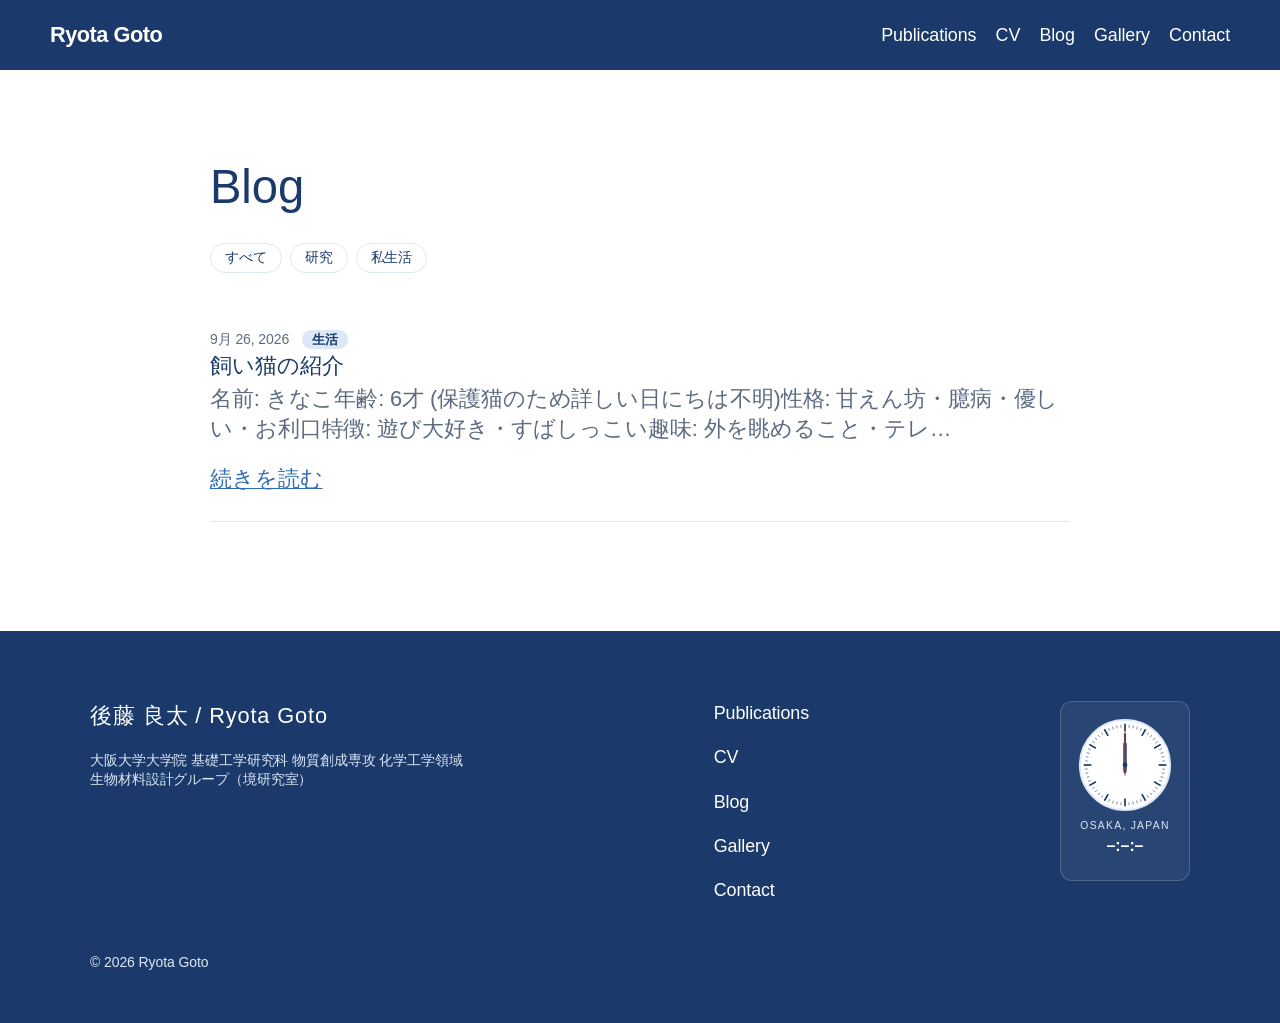
==== commit 9870271f: "Photo, footer clock, gallery and visitor counter (export 2026-09-26) Co-Authored-By: Claude Opus 5.5" ====
--- a/site/blog/index.html
+++ b/site/blog/index.html
@@ -73,7 +73,7 @@
 /*# sourceURL=/wp-includes/css/dist/block-library/common.min.css */
 </style>
 <style id="global-styles-inline-css">
-:root{--wp--preset--aspect-ratio--square: 1;--wp--preset--aspect-ratio--4-3: 4/3;--wp--preset--aspect-ratio--3-4: 3/4;--wp--preset--aspect-ratio--3-2: 3/2;--wp--preset--aspect-ratio--2-3: 2/3;--wp--preset--aspect-ratio--16-9: 16/9;--wp--preset--aspect-ratio--9-16: 9/16;--wp--preset--color--black: #000000;--wp--preset--color--cyan-bluish-gray: #abb8c3;--wp--preset--color--white: #ffffff;--wp--preset--color--pale-pink: #f78da7;--wp--preset--color--vivid-red: #cf2e2e;--wp--preset--color--luminous-vivid-orange: #ff6900;--wp--preset--color--luminous-vivid-amber: #fcb900;--wp--preset--color--light-green-cyan: #7bdcb5;--wp--preset--color--vivid-green-cyan: #00d084;--wp--preset--color--pale-cyan-blue: #8ed1fc;--wp--preset--color--vivid-cyan-blue: #0693e3;--wp--preset--color--vivid-purple: #9b51e0;--wp--preset--color--base: #FFFFFF;--wp--preset--color--contrast: #13233F;--wp--preset--color--accent-1: #1B3A6B;--wp--preset--color--accent-2: #DCE8F5;--wp--preset--color--accent-3: #2F6DB5;--wp--preset--color--accent-4: #5C6B82;--wp--preset--color--accent-5: #F3F7FB;--wp--preset--color--accent-6: color-mix(in srgb, currentColor 20%, transparent);--wp--preset--gradient--vivid-cyan-blue-to-vivid-purple: linear-gradient(135deg,rgb(6,147,227) 0%,rgb(155,81,224) 100%);--wp--preset--gradient--light-green-cyan-to-vivid-green-cyan: linear-gradient(135deg,rgb(122,220,180) 0%,rgb(0,208,130) 100%);--wp--preset--gradient--luminous-vivid-amber-to-luminous-vivid-orange: linear-gradient(135deg,rgb(252,185,0) 0%,rgb(255,105,0) 100%);--wp--preset--gradient--luminous-vivid-orange-to-vivid-red: linear-gradient(135deg,rgb(255,105,0) 0%,rgb(207,46,46) 100%);--wp--preset--gradient--very-light-gray-to-cyan-bluish-gray: linear-gradient(135deg,rgb(238,238,238) 0%,rgb(169,184,195) 100%);--wp--preset--gradient--cool-to-warm-spectrum: linear-gradient(135deg,rgb(74,234,220) 0%,rgb(151,120,209) 20%,rgb(207,42,186) 40%,rgb(238,44,130) 60%,rgb(251,105,98) 80%,rgb(254,248,76) 100%);--wp--preset--gradient--blush-light-purple: linear-gradient(135deg,rgb(255,206,236) 0%,rgb(152,150,240) 100%);--wp--preset--gradient--blush-bordeaux: linear-gradient(135deg,rgb(254,205,165) 0%,rgb(254,45,45) 50%,rgb(107,0,62) 100%);--wp--preset--gradient--luminous-dusk: linear-gradient(135deg,rgb(255,203,112) 0%,rgb(199,81,192) 50%,rgb(65,88,208) 100%);--wp--preset--gradient--pale-ocean: linear-gradient(135deg,rgb(255,245,203) 0%,rgb(182,227,212) 50%,rgb(51,167,181) 100%);--wp--preset--gradient--electric-grass: linear-gradient(135deg,rgb(202,248,128) 0%,rgb(113,206,126) 100%);--wp--preset--gradient--midnight: linear-gradient(135deg,rgb(2,3,129) 0%,rgb(40,116,252) 100%);--wp--preset--font-size--small: 0.875rem;--wp--preset--font-size--medium: clamp(1rem, 1rem + ((1vw - 0.2rem) * 0.196), 1.125rem);--wp--preset--font-size--large: clamp(1.125rem, 1.125rem + ((1vw - 0.2rem) * 0.392), 1.375rem);--wp--preset--font-size--x-large: clamp(1.75rem, 1.75rem + ((1vw - 0.2rem) * 0.392), 2rem);--wp--preset--font-size--xx-large: clamp(2.15rem, 2.15rem + ((1vw - 0.2rem) * 1.333), 3rem);--wp--preset--font-family--manrope: Manrope, "Hiragino Sans", "Hiragino Kaku Gothic ProN", "Noto Sans JP", Meiryo, sans-serif;--wp--preset--font-family--fira-code: "Fira Code", monospace;--wp--preset--spacing--20: 10px;--wp--preset--spacing--30: 20px;--wp--preset--spacing--40: 30px;--wp--preset--spacing--50: clamp(30px, 5vw, 50px);--wp--preset--spacing--60: clamp(30px, 7vw, 70px);--wp--preset--spacing--70: clamp(50px, 7vw, 90px);--wp--preset--spacing--80: clamp(70px, 10vw, 140px);--wp--preset--shadow--natural: 6px 6px 9px rgba(0, 0, 0, 0.2);--wp--preset--shadow--deep: 12px 12px 50px rgba(0, 0, 0, 0.4);--wp--preset--shadow--sharp: 6px 6px 0px rgba(0, 0, 0, 0.2);--wp--preset--shadow--outlined: 6px 6px 0px -3px rgb(255, 255, 255), 6px 6px rgb(0, 0, 0);--wp--preset--shadow--crisp: 6px 6px 0px rgb(0, 0, 0);}.wp-block-button{--wp--preset--dimension--25: 25%;--wp--preset--dimension--50: 50%;--wp--preset--dimension--75: 75%;--wp--preset--dimension--100: 100%;}:root { --wp--style--global--content-size: 645px;--wp--style--global--wide-size: 1340px; }:where(body) { margin: 0; }.wp-site-blocks { padding-top: var(--wp--style--root--padding-top); padding-bottom: var(--wp--style--root--padding-bottom); }.has-global-padding { padding-right: var(--wp--style--root--padding-right); padding-left: var(--wp--style--root--padding-left); }.has-global-padding > .alignfull { margin-right: calc(var(--wp--style--root--padding-right) * -1); margin-left: calc(var(--wp--style--root--padding-left) * -1); }.has-global-padding :where(:not(.alignfull.is-layout-flow) > .has-global-padding:not(.wp-block-block, .alignfull)) { padding-right: 0; padding-left: 0; }.has-global-padding :where(:not(.alignfull.is-layout-flow) > .has-global-padding:not(.wp-block-block, .alignfull)) > .alignfull { margin-left: 0; margin-right: 0; }.wp-site-blocks > .alignleft { float: left; margin-right: 2em; }.wp-site-blocks > .alignright { float: right; margin-left: 2em; }.wp-site-blocks > .aligncenter { justify-content: center; margin-left: auto; margin-right: auto; }:where(.wp-site-blocks) > * { margin-block-start: 1.2rem; margin-block-end: 0; }:where(.wp-site-blocks) > :first-child { margin-block-start: 0; }:where(.wp-site-blocks) > :last-child { margin-block-end: 0; }:root { --wp--style--block-gap: 1.2rem; }:root :where(.is-layout-flow) > :first-child{margin-block-start: 0;}:root :where(.is-layout-flow) > :last-child{margin-block-end: 0;}:root :where(.is-layout-flow) > *{margin-block-start: 1.2rem;margin-block-end: 0;}:root :where(.is-layout-constrained) > :first-child{margin-block-start: 0;}:root :where(.is-layout-constrained) > :last-child{margin-block-end: 0;}:root :where(.is-layout-constrained) > *{margin-block-start: 1.2rem;margin-block-end: 0;}:root :where(.is-layout-flex){gap: 1.2rem;}:root :where(.is-layout-grid){gap: 1.2rem;}.is-layout-flow > .alignleft{float: left;margin-inline-start: 0;margin-inline-end: 2em;}.is-layout-flow > .alignright{float: right;margin-inline-start: 2em;margin-inline-end: 0;}.is-layout-flow > .aligncenter{margin-left: auto !important;margin-right: auto !important;}.is-layout-constrained > .alignleft{float: left;margin-inline-start: 0;margin-inline-end: 2em;}.is-layout-constrained > .alignright{float: right;margin-inline-start: 2em;margin-inline-end: 0;}.is-layout-constrained > .aligncenter{margin-left: auto !important;margin-right: auto !important;}.is-layout-constrained > :where(:not(.alignleft):not(.alignright):not(.alignfull)){max-width: var(--wp--style--global--content-size);margin-left: auto !important;margin-right: auto !important;}.is-layout-constrained > .alignwide{max-width: var(--wp--style--global--wide-size);}body .is-layout-flex{display: flex;}.is-layout-flex{flex-wrap: wrap;align-items: center;}.is-layout-flex > :is(*, div){margin: 0;}body .is-layout-grid{display: grid;}.is-layout-grid > :is(*, div){margin: 0;}body{background-color: var(--wp--preset--color--base);color: var(--wp--preset--color--contrast);font-family: var(--wp--preset--font-family--manrope);font-size: var(--wp--preset--font-size--large);font-weight: 300;letter-spacing: -0.1px;line-height: 1.4;--wp--style--root--padding-top: 0px;--wp--style--root--padding-right: var(--wp--preset--spacing--50);--wp--style--root--padding-bottom: 0px;--wp--style--root--padding-left: var(--wp--preset--spacing--50);}a:where(:not(.wp-element-button)){color: var(--wp--preset--color--accent-3);}:root :where(a:where(:not(.wp-element-button)):hover){text-decoration: none;}h1, h2, h3, h4, h5, h6{color: var(--wp--preset--color--accent-1);font-weight: 400;letter-spacing: -0.1px;line-height: 1.125;}h1{font-size: var(--wp--preset--font-size--xx-large);}h2{font-size: var(--wp--preset--font-size--x-large);}h3{font-size: var(--wp--preset--font-size--large);}h4{font-size: var(--wp--preset--font-size--medium);}h5{font-size: var(--wp--preset--font-size--small);letter-spacing: 0.5px;}h6{font-size: var(--wp--preset--font-size--small);font-weight: 700;letter-spacing: 1.4px;text-transform: uppercase;}:root :where(.wp-element-button, .wp-block-button__link){background-color: var(--wp--preset--color--accent-1);border-width: 0;color: var(--wp--preset--color--base);font-family: inherit;font-size: var(--wp--preset--font-size--medium);font-style: inherit;font-weight: inherit;letter-spacing: inherit;line-height: inherit;padding-top: 1rem;padding-right: 2.25rem;padding-bottom: 1rem;padding-left: 2.25rem;text-decoration: none;text-transform: inherit;}:root :where(.wp-element-button:hover, .wp-block-button__link:hover){background-color: var(--wp--preset--color--accent-3);border-color: transparent;color: var(--wp--preset--color--base);}:root :where(.wp-element-button:focus, .wp-block-button__link:focus){outline-color: var(--wp--preset--color--accent-4);outline-offset: 2px;}:root :where(.wp-element-caption, .wp-block-audio figcaption, .wp-block-embed figcaption, .wp-block-gallery figcaption, .wp-block-image figcaption, .wp-block-table figcaption, .wp-block-video figcaption){font-size: var(--wp--preset--font-size--small);line-height: 1.4;}.has-black-color{color: var(--wp--preset--color--black) !important;}.has-cyan-bluish-gray-color{color: var(--wp--preset--color--cyan-bluish-gray) !important;}.has-white-color{color: var(--wp--preset--color--white) !important;}.has-pale-pink-color{color: var(--wp--preset--color--pale-pink) !important;}.has-vivid-red-color{color: var(--wp--preset--color--vivid-red) !important;}.has-luminous-vivid-orange-color{color: var(--wp--preset--color--luminous-vivid-orange) !important;}.has-luminous-vivid-amber-color{color: var(--wp--preset--color--luminous-vivid-amber) !important;}.has-light-green-cyan-color{color: var(--wp--preset--color--light-green-cyan) !important;}.has-vivid-green-cyan-color{color: var(--wp--preset--color--vivid-green-cyan) !important;}.has-pale-cyan-blue-color{color: var(--wp--preset--color--pale-cyan-blue) !important;}.has-vivid-cyan-blue-color{color: var(--wp--preset--color--vivid-cyan-blue) !important;}.has-vivid-purple-color{color: var(--wp--preset--color--vivid-purple) !important;}.has-base-color{color: var(--wp--preset--color--base) !important;}.has-contrast-color{color: var(--wp--preset--color--contrast) !important;}.has-accent-1-color{color: var(--wp--preset--color--accent-1) !important;}.has-accent-2-color{color: var(--wp--preset--color--accent-2) !important;}.has-accent-3-color{color: var(--wp--preset--color--accent-3) !important;}.has-accent-4-color{color: var(--wp--preset--color--accent-4) !important;}.has-accent-5-color{color: var(--wp--preset--color--accent-5) !important;}.has-accent-6-color{color: var(--wp--preset--color--accent-6) !important;}.has-black-background-color{background-color: var(--wp--preset--color--black) !important;}.has-cyan-bluish-gray-background-color{background-color: var(--wp--preset--color--cyan-bluish-gray) !important;}.has-white-background-color{background-color: var(--wp--preset--color--white) !important;}.has-pale-pink-background-color{background-color: var(--wp--preset--color--pale-pink) !important;}.has-vivid-red-background-color{background-color: var(--wp--preset--color--vivid-red) !important;}.has-luminous-vivid-orange-background-color{background-color: var(--wp--preset--color--luminous-vivid-orange) !important;}.has-luminous-vivid-amber-background-color{background-color: var(--wp--preset--color--luminous-vivid-amber) !important;}.has-light-green-cyan-background-color{background-color: var(--wp--preset--color--light-green-cyan) !important;}.has-vivid-green-cyan-background-color{background-color: var(--wp--preset--color--vivid-green-cyan) !important;}.has-pale-cyan-blue-background-color{background-color: var(--wp--preset--color--pale-cyan-blue) !important;}.has-vivid-cyan-blue-background-color{background-color: var(--wp--preset--color--vivid-cyan-blue) !important;}.has-vivid-purple-background-color{background-color: var(--wp--preset--color--vivid-purple) !important;}.has-base-background-color{background-color: var(--wp--preset--color--base) !important;}.has-contrast-background-color{background-color: var(--wp--preset--color--contrast) !important;}.has-accent-1-background-color{background-color: var(--wp--preset--color--accent-1) !important;}.has-accent-2-background-color{background-color: var(--wp--preset--color--accent-2) !important;}.has-accent-3-background-color{background-color: var(--wp--preset--color--accent-3) !important;}.has-accent-4-background-color{background-color: var(--wp--preset--color--accent-4) !important;}.has-accent-5-background-color{background-color: var(--wp--preset--color--accent-5) !important;}.has-accent-6-background-color{background-color: var(--wp--preset--color--accent-6) !important;}.has-black-border-color{border-color: var(--wp--preset--color--black) !important;}.has-cyan-bluish-gray-border-color{border-color: var(--wp--preset--color--cyan-bluish-gray) !important;}.has-white-border-color{border-color: var(--wp--preset--color--white) !important;}.has-pale-pink-border-color{border-color: var(--wp--preset--color--pale-pink) !important;}.has-vivid-red-border-color{border-color: var(--wp--preset--color--vivid-red) !important;}.has-luminous-vivid-orange-border-color{border-color: var(--wp--preset--color--luminous-vivid-orange) !important;}.has-luminous-vivid-amber-border-color{border-color: var(--wp--preset--color--luminous-vivid-amber) !important;}.has-light-green-cyan-border-color{border-color: var(--wp--preset--color--light-green-cyan) !important;}.has-vivid-green-cyan-border-color{border-color: var(--wp--preset--color--vivid-green-cyan) !important;}.has-pale-cyan-blue-border-color{border-color: var(--wp--preset--color--pale-cyan-blue) !important;}.has-vivid-cyan-blue-border-color{border-color: var(--wp--preset--color--vivid-cyan-blue) !important;}.has-vivid-purple-border-color{border-color: var(--wp--preset--color--vivid-purple) !important;}.has-base-border-color{border-color: var(--wp--preset--color--base) !important;}.has-contrast-border-color{border-color: var(--wp--preset--color--contrast) !important;}.has-accent-1-border-color{border-color: var(--wp--preset--color--accent-1) !important;}.has-accent-2-border-color{border-color: var(--wp--preset--color--accent-2) !important;}.has-accent-3-border-color{border-color: var(--wp--preset--color--accent-3) !important;}.has-accent-4-border-color{border-color: var(--wp--preset--color--accent-4) !important;}.has-accent-5-border-color{border-color: var(--wp--preset--color--accent-5) !important;}.has-accent-6-border-color{border-color: var(--wp--preset--color--accent-6) !important;}.has-vivid-cyan-blue-to-vivid-purple-gradient-background{background: var(--wp--preset--gradient--vivid-cyan-blue-to-vivid-purple) !important;}.has-light-green-cyan-to-vivid-green-cyan-gradient-background{background: var(--wp--preset--gradient--light-green-cyan-to-vivid-green-cyan) !important;}.has-luminous-vivid-amber-to-luminous-vivid-orange-gradient-background{background: var(--wp--preset--gradient--luminous-vivid-amber-to-luminous-vivid-orange) !important;}.has-luminous-vivid-orange-to-vivid-red-gradient-background{background: var(--wp--preset--gradient--luminous-vivid-orange-to-vivid-red) !important;}.has-very-light-gray-to-cyan-bluish-gray-gradient-background{background: var(--wp--preset--gradient--very-light-gray-to-cyan-bluish-gray) !important;}.has-cool-to-warm-spectrum-gradient-background{background: var(--wp--preset--gradient--cool-to-warm-spectrum) !important;}.has-blush-light-purple-gradient-background{background: var(--wp--preset--gradient--blush-light-purple) !important;}.has-blush-bordeaux-gradient-background{background: var(--wp--preset--gradient--blush-bordeaux) !important;}.has-luminous-dusk-gradient-background{background: var(--wp--preset--gradient--luminous-dusk) !important;}.has-pale-ocean-gradient-background{background: var(--wp--preset--gradient--pale-ocean) !important;}.has-electric-grass-gradient-background{background: var(--wp--preset--gradient--electric-grass) !important;}.has-midnight-gradient-background{background: var(--wp--preset--gradient--midnight) !important;}.has-small-font-size{font-size: var(--wp--preset--font-size--small) !important;}.has-medium-font-size{font-size: var(--wp--preset--font-size--medium) !important;}.has-large-font-size{font-size: var(--wp--preset--font-size--large) !important;}.has-x-large-font-size{font-size: var(--wp--preset--font-size--x-large) !important;}.has-xx-large-font-size{font-size: var(--wp--preset--font-size--xx-large) !important;}.has-manrope-font-family{font-family: var(--wp--preset--font-family--manrope) !important;}.has-fira-code-font-family{font-family: var(--wp--preset--font-family--fira-code) !important;}.front-hero .hero-name{font-size:clamp(2rem,1.4rem + 2.4vw,3.2rem);font-weight:500;letter-spacing:0.06em;margin-bottom:0}.front-hero .hero-name-en{margin-top:0.3em;letter-spacing:0.04em}.keyword-tags{gap:0.5rem;margin-top:var(--wp--preset--spacing--40)}.keyword-tags .keyword-tag{margin:0;padding:0.35em 0.95em;border-radius:999px;background:var(--wp--preset--color--accent-2);color:var(--wp--preset--color--accent-1);font-size:var(--wp--preset--font-size--small)}.hero-droplets{display:block;width:100%;max-width:420px;height:auto;margin-inline:auto}.front-news{padding-left:0;list-style:none}.front-news li{display:flex;gap:1.5rem;align-items:baseline;flex-wrap:wrap;padding:0.9rem 0;border-bottom:1px solid var(--wp--preset--color--accent-2)}.front-news .wp-block-latest-posts__post-date{order:-1;color:var(--wp--preset--color--accent-4);font-size:var(--wp--preset--font-size--small);min-width:7.5em}.rm-achievements .rm-heading{display:flex;align-items:baseline;gap:0.6rem;margin-top:var(--wp--preset--spacing--60);padding-bottom:0.4rem;border-bottom:2px solid var(--wp--preset--color--accent-1)}.rm-count{font-size:var(--wp--preset--font-size--small);color:var(--wp--preset--color--accent-4)}.rm-year{font-size:var(--wp--preset--font-size--medium);color:var(--wp--preset--color--accent-3);margin:1.6rem 0 0.4rem}.rm-list{margin:0;padding-left:1.8em}.rm-list--dated{list-style:none;padding-left:0}.rm-item{padding:0.7rem 0;border-bottom:1px solid var(--wp--preset--color--accent-2);line-height:1.7}.rm-list--dated .rm-item{display:grid;grid-template-columns:10.5em 1fr;gap:1rem}.rm-date{color:var(--wp--preset--color--accent-4);font-size:var(--wp--preset--font-size--small);padding-top:0.15em}.rm-title{font-weight:500;color:var(--wp--preset--color--accent-1)}.rm-sub{font-size:var(--wp--preset--font-size--small);color:var(--wp--preset--color--accent-4)}.rm-doi{font-size:var(--wp--preset--font-size--small);white-space:nowrap}.rm-badges{display:flex;flex-wrap:wrap;gap:0.4rem;margin-top:0.35rem}.rm-badge{font-size:0.75rem;padding:0.1em 0.7em;border-radius:999px;border:1px solid var(--wp--preset--color--accent-2);color:var(--wp--preset--color--accent-4)}.rm-badge--accent{background:var(--wp--preset--color--accent-2);border-color:var(--wp--preset--color--accent-2);color:var(--wp--preset--color--accent-1)}.rm-source{margin-top:var(--wp--preset--spacing--60);font-size:var(--wp--preset--font-size--small);color:var(--wp--preset--color--accent-4)}@media (max-width:600px){.rm-list--dated .rm-item{grid-template-columns:1fr;gap:0.2rem}}.contact-list{margin-top:var(--wp--preset--spacing--50);border-top:2px solid var(--wp--preset--color--accent-1)}.contact-list .contact-row{display:grid;grid-template-columns:8em 1fr;gap:0.3rem 1.5rem;padding:1.1rem 0;border-bottom:1px solid var(--wp--preset--color--accent-2)}.contact-list .contact-row>*{margin:0;grid-column:2}.contact-list .contact-row>.contact-label{grid-column:1;grid-row:1 / span 3;font-size:var(--wp--preset--font-size--small);font-weight:600;letter-spacing:0.08em;color:var(--wp--preset--color--accent-1);padding-top:0.2em}.contact-en{font-size:var(--wp--preset--font-size--small);color:var(--wp--preset--color--accent-4)}.contact-email a{font-size:var(--wp--preset--font-size--large);text-decoration:none}.contact-map{position:relative;width:100%;aspect-ratio:16 / 10;border-radius:8px;overflow:hidden;background:var(--wp--preset--color--accent-5)}.contact-map iframe{position:absolute;inset:0;width:100%;height:100%;border:0}.contact-map-link{margin-top:0.5rem;font-size:var(--wp--preset--font-size--small)}@media (max-width:600px){.contact-list .contact-row{grid-template-columns:1fr}.contact-list .contact-row>*,.contact-list .contact-row>.contact-label{grid-column:1;grid-row:auto}}.rm-body .rm-self{font-weight:700;color:var(--wp--preset--color--accent-1);text-decoration:underline;text-decoration-thickness:2px;text-decoration-color:var(--wp--preset--color--accent-3);text-underline-offset:3px}.blog-list .blog-item{padding:1.4rem 0;border-bottom:1px solid var(--wp--preset--color--accent-2)}.blog-list .blog-item>*{margin-block:0.3rem}.blog-list .wp-block-post-title a{text-decoration:none;color:var(--wp--preset--color--accent-1)}.blog-list .wp-block-post-title a:hover{text-decoration:underline}.blog-list .wp-block-post-excerpt__excerpt{color:var(--wp--preset--color--accent-4)}.news-more{text-align:right;margin-top:1rem}.blog-filter{display:flex;flex-wrap:wrap;gap:0.5rem;margin:var(--wp--preset--spacing--40) 0}.blog-filter a{padding:0.3em 1em;border:1px solid var(--wp--preset--color--accent-2);border-radius:999px;text-decoration:none;color:var(--wp--preset--color--accent-1)}.blog-filter a:hover{background:var(--wp--preset--color--accent-2)}.blog-meta{gap:0.8rem;align-items:center}.blog-cat a{display:inline-block;padding:0.05em 0.8em;border-radius:999px;background:var(--wp--preset--color--accent-2);color:var(--wp--preset--color--accent-1);text-decoration:none;font-size:0.8rem}
+:root{--wp--preset--aspect-ratio--square: 1;--wp--preset--aspect-ratio--4-3: 4/3;--wp--preset--aspect-ratio--3-4: 3/4;--wp--preset--aspect-ratio--3-2: 3/2;--wp--preset--aspect-ratio--2-3: 2/3;--wp--preset--aspect-ratio--16-9: 16/9;--wp--preset--aspect-ratio--9-16: 9/16;--wp--preset--color--black: #000000;--wp--preset--color--cyan-bluish-gray: #abb8c3;--wp--preset--color--white: #ffffff;--wp--preset--color--pale-pink: #f78da7;--wp--preset--color--vivid-red: #cf2e2e;--wp--preset--color--luminous-vivid-orange: #ff6900;--wp--preset--color--luminous-vivid-amber: #fcb900;--wp--preset--color--light-green-cyan: #7bdcb5;--wp--preset--color--vivid-green-cyan: #00d084;--wp--preset--color--pale-cyan-blue: #8ed1fc;--wp--preset--color--vivid-cyan-blue: #0693e3;--wp--preset--color--vivid-purple: #9b51e0;--wp--preset--color--base: #FFFFFF;--wp--preset--color--contrast: #13233F;--wp--preset--color--accent-1: #1B3A6B;--wp--preset--color--accent-2: #DCE8F5;--wp--preset--color--accent-3: #2F6DB5;--wp--preset--color--accent-4: #5C6B82;--wp--preset--color--accent-5: #F3F7FB;--wp--preset--color--accent-6: color-mix(in srgb, currentColor 20%, transparent);--wp--preset--gradient--vivid-cyan-blue-to-vivid-purple: linear-gradient(135deg,rgb(6,147,227) 0%,rgb(155,81,224) 100%);--wp--preset--gradient--light-green-cyan-to-vivid-green-cyan: linear-gradient(135deg,rgb(122,220,180) 0%,rgb(0,208,130) 100%);--wp--preset--gradient--luminous-vivid-amber-to-luminous-vivid-orange: linear-gradient(135deg,rgb(252,185,0) 0%,rgb(255,105,0) 100%);--wp--preset--gradient--luminous-vivid-orange-to-vivid-red: linear-gradient(135deg,rgb(255,105,0) 0%,rgb(207,46,46) 100%);--wp--preset--gradient--very-light-gray-to-cyan-bluish-gray: linear-gradient(135deg,rgb(238,238,238) 0%,rgb(169,184,195) 100%);--wp--preset--gradient--cool-to-warm-spectrum: linear-gradient(135deg,rgb(74,234,220) 0%,rgb(151,120,209) 20%,rgb(207,42,186) 40%,rgb(238,44,130) 60%,rgb(251,105,98) 80%,rgb(254,248,76) 100%);--wp--preset--gradient--blush-light-purple: linear-gradient(135deg,rgb(255,206,236) 0%,rgb(152,150,240) 100%);--wp--preset--gradient--blush-bordeaux: linear-gradient(135deg,rgb(254,205,165) 0%,rgb(254,45,45) 50%,rgb(107,0,62) 100%);--wp--preset--gradient--luminous-dusk: linear-gradient(135deg,rgb(255,203,112) 0%,rgb(199,81,192) 50%,rgb(65,88,208) 100%);--wp--preset--gradient--pale-ocean: linear-gradient(135deg,rgb(255,245,203) 0%,rgb(182,227,212) 50%,rgb(51,167,181) 100%);--wp--preset--gradient--electric-grass: linear-gradient(135deg,rgb(202,248,128) 0%,rgb(113,206,126) 100%);--wp--preset--gradient--midnight: linear-gradient(135deg,rgb(2,3,129) 0%,rgb(40,116,252) 100%);--wp--preset--font-size--small: 0.875rem;--wp--preset--font-size--medium: clamp(1rem, 1rem + ((1vw - 0.2rem) * 0.196), 1.125rem);--wp--preset--font-size--large: clamp(1.125rem, 1.125rem + ((1vw - 0.2rem) * 0.392), 1.375rem);--wp--preset--font-size--x-large: clamp(1.75rem, 1.75rem + ((1vw - 0.2rem) * 0.392), 2rem);--wp--preset--font-size--xx-large: clamp(2.15rem, 2.15rem + ((1vw - 0.2rem) * 1.333), 3rem);--wp--preset--font-family--manrope: Manrope, "Hiragino Sans", "Hiragino Kaku Gothic ProN", "Noto Sans JP", Meiryo, sans-serif;--wp--preset--font-family--fira-code: "Fira Code", monospace;--wp--preset--spacing--20: 10px;--wp--preset--spacing--30: 20px;--wp--preset--spacing--40: 30px;--wp--preset--spacing--50: clamp(30px, 5vw, 50px);--wp--preset--spacing--60: clamp(30px, 7vw, 70px);--wp--preset--spacing--70: clamp(50px, 7vw, 90px);--wp--preset--spacing--80: clamp(70px, 10vw, 140px);--wp--preset--shadow--natural: 6px 6px 9px rgba(0, 0, 0, 0.2);--wp--preset--shadow--deep: 12px 12px 50px rgba(0, 0, 0, 0.4);--wp--preset--shadow--sharp: 6px 6px 0px rgba(0, 0, 0, 0.2);--wp--preset--shadow--outlined: 6px 6px 0px -3px rgb(255, 255, 255), 6px 6px rgb(0, 0, 0);--wp--preset--shadow--crisp: 6px 6px 0px rgb(0, 0, 0);}.wp-block-button{--wp--preset--dimension--25: 25%;--wp--preset--dimension--50: 50%;--wp--preset--dimension--75: 75%;--wp--preset--dimension--100: 100%;}:root { --wp--style--global--content-size: 645px;--wp--style--global--wide-size: 1340px; }:where(body) { margin: 0; }.wp-site-blocks { padding-top: var(--wp--style--root--padding-top); padding-bottom: var(--wp--style--root--padding-bottom); }.has-global-padding { padding-right: var(--wp--style--root--padding-right); padding-left: var(--wp--style--root--padding-left); }.has-global-padding > .alignfull { margin-right: calc(var(--wp--style--root--padding-right) * -1); margin-left: calc(var(--wp--style--root--padding-left) * -1); }.has-global-padding :where(:not(.alignfull.is-layout-flow) > .has-global-padding:not(.wp-block-block, .alignfull)) { padding-right: 0; padding-left: 0; }.has-global-padding :where(:not(.alignfull.is-layout-flow) > .has-global-padding:not(.wp-block-block, .alignfull)) > .alignfull { margin-left: 0; margin-right: 0; }.wp-site-blocks > .alignleft { float: left; margin-right: 2em; }.wp-site-blocks > .alignright { float: right; margin-left: 2em; }.wp-site-blocks > .aligncenter { justify-content: center; margin-left: auto; margin-right: auto; }:where(.wp-site-blocks) > * { margin-block-start: 1.2rem; margin-block-end: 0; }:where(.wp-site-blocks) > :first-child { margin-block-start: 0; }:where(.wp-site-blocks) > :last-child { margin-block-end: 0; }:root { --wp--style--block-gap: 1.2rem; }:root :where(.is-layout-flow) > :first-child{margin-block-start: 0;}:root :where(.is-layout-flow) > :last-child{margin-block-end: 0;}:root :where(.is-layout-flow) > *{margin-block-start: 1.2rem;margin-block-end: 0;}:root :where(.is-layout-constrained) > :first-child{margin-block-start: 0;}:root :where(.is-layout-constrained) > :last-child{margin-block-end: 0;}:root :where(.is-layout-constrained) > *{margin-block-start: 1.2rem;margin-block-end: 0;}:root :where(.is-layout-flex){gap: 1.2rem;}:root :where(.is-layout-grid){gap: 1.2rem;}.is-layout-flow > .alignleft{float: left;margin-inline-start: 0;margin-inline-end: 2em;}.is-layout-flow > .alignright{float: right;margin-inline-start: 2em;margin-inline-end: 0;}.is-layout-flow > .aligncenter{margin-left: auto !important;margin-right: auto !important;}.is-layout-constrained > .alignleft{float: left;margin-inline-start: 0;margin-inline-end: 2em;}.is-layout-constrained > .alignright{float: right;margin-inline-start: 2em;margin-inline-end: 0;}.is-layout-constrained > .aligncenter{margin-left: auto !important;margin-right: auto !important;}.is-layout-constrained > :where(:not(.alignleft):not(.alignright):not(.alignfull)){max-width: var(--wp--style--global--content-size);margin-left: auto !important;margin-right: auto !important;}.is-layout-constrained > .alignwide{max-width: var(--wp--style--global--wide-size);}body .is-layout-flex{display: flex;}.is-layout-flex{flex-wrap: wrap;align-items: center;}.is-layout-flex > :is(*, div){margin: 0;}body .is-layout-grid{display: grid;}.is-layout-grid > :is(*, div){margin: 0;}body{background-color: var(--wp--preset--color--base);color: var(--wp--preset--color--contrast);font-family: var(--wp--preset--font-family--manrope);font-size: var(--wp--preset--font-size--large);font-weight: 300;letter-spacing: -0.1px;line-height: 1.4;--wp--style--root--padding-top: 0px;--wp--style--root--padding-right: var(--wp--preset--spacing--50);--wp--style--root--padding-bottom: 0px;--wp--style--root--padding-left: var(--wp--preset--spacing--50);}a:where(:not(.wp-element-button)){color: var(--wp--preset--color--accent-3);}:root :where(a:where(:not(.wp-element-button)):hover){text-decoration: none;}h1, h2, h3, h4, h5, h6{color: var(--wp--preset--color--accent-1);font-weight: 400;letter-spacing: -0.1px;line-height: 1.125;}h1{font-size: var(--wp--preset--font-size--xx-large);}h2{font-size: var(--wp--preset--font-size--x-large);}h3{font-size: var(--wp--preset--font-size--large);}h4{font-size: var(--wp--preset--font-size--medium);}h5{font-size: var(--wp--preset--font-size--small);letter-spacing: 0.5px;}h6{font-size: var(--wp--preset--font-size--small);font-weight: 700;letter-spacing: 1.4px;text-transform: uppercase;}:root :where(.wp-element-button, .wp-block-button__link){background-color: var(--wp--preset--color--accent-1);border-width: 0;color: var(--wp--preset--color--base);font-family: inherit;font-size: var(--wp--preset--font-size--medium);font-style: inherit;font-weight: inherit;letter-spacing: inherit;line-height: inherit;padding-top: 1rem;padding-right: 2.25rem;padding-bottom: 1rem;padding-left: 2.25rem;text-decoration: none;text-transform: inherit;}:root :where(.wp-element-button:hover, .wp-block-button__link:hover){background-color: var(--wp--preset--color--accent-3);border-color: transparent;color: var(--wp--preset--color--base);}:root :where(.wp-element-button:focus, .wp-block-button__link:focus){outline-color: var(--wp--preset--color--accent-4);outline-offset: 2px;}:root :where(.wp-element-caption, .wp-block-audio figcaption, .wp-block-embed figcaption, .wp-block-gallery figcaption, .wp-block-image figcaption, .wp-block-table figcaption, .wp-block-video figcaption){font-size: var(--wp--preset--font-size--small);line-height: 1.4;}.has-black-color{color: var(--wp--preset--color--black) !important;}.has-cyan-bluish-gray-color{color: var(--wp--preset--color--cyan-bluish-gray) !important;}.has-white-color{color: var(--wp--preset--color--white) !important;}.has-pale-pink-color{color: var(--wp--preset--color--pale-pink) !important;}.has-vivid-red-color{color: var(--wp--preset--color--vivid-red) !important;}.has-luminous-vivid-orange-color{color: var(--wp--preset--color--luminous-vivid-orange) !important;}.has-luminous-vivid-amber-color{color: var(--wp--preset--color--luminous-vivid-amber) !important;}.has-light-green-cyan-color{color: var(--wp--preset--color--light-green-cyan) !important;}.has-vivid-green-cyan-color{color: var(--wp--preset--color--vivid-green-cyan) !important;}.has-pale-cyan-blue-color{color: var(--wp--preset--color--pale-cyan-blue) !important;}.has-vivid-cyan-blue-color{color: var(--wp--preset--color--vivid-cyan-blue) !important;}.has-vivid-purple-color{color: var(--wp--preset--color--vivid-purple) !important;}.has-base-color{color: var(--wp--preset--color--base) !important;}.has-contrast-color{color: var(--wp--preset--color--contrast) !important;}.has-accent-1-color{color: var(--wp--preset--color--accent-1) !important;}.has-accent-2-color{color: var(--wp--preset--color--accent-2) !important;}.has-accent-3-color{color: var(--wp--preset--color--accent-3) !important;}.has-accent-4-color{color: var(--wp--preset--color--accent-4) !important;}.has-accent-5-color{color: var(--wp--preset--color--accent-5) !important;}.has-accent-6-color{color: var(--wp--preset--color--accent-6) !important;}.has-black-background-color{background-color: var(--wp--preset--color--black) !important;}.has-cyan-bluish-gray-background-color{background-color: var(--wp--preset--color--cyan-bluish-gray) !important;}.has-white-background-color{background-color: var(--wp--preset--color--white) !important;}.has-pale-pink-background-color{background-color: var(--wp--preset--color--pale-pink) !important;}.has-vivid-red-background-color{background-color: var(--wp--preset--color--vivid-red) !important;}.has-luminous-vivid-orange-background-color{background-color: var(--wp--preset--color--luminous-vivid-orange) !important;}.has-luminous-vivid-amber-background-color{background-color: var(--wp--preset--color--luminous-vivid-amber) !important;}.has-light-green-cyan-background-color{background-color: var(--wp--preset--color--light-green-cyan) !important;}.has-vivid-green-cyan-background-color{background-color: var(--wp--preset--color--vivid-green-cyan) !important;}.has-pale-cyan-blue-background-color{background-color: var(--wp--preset--color--pale-cyan-blue) !important;}.has-vivid-cyan-blue-background-color{background-color: var(--wp--preset--color--vivid-cyan-blue) !important;}.has-vivid-purple-background-color{background-color: var(--wp--preset--color--vivid-purple) !important;}.has-base-background-color{background-color: var(--wp--preset--color--base) !important;}.has-contrast-background-color{background-color: var(--wp--preset--color--contrast) !important;}.has-accent-1-background-color{background-color: var(--wp--preset--color--accent-1) !important;}.has-accent-2-background-color{background-color: var(--wp--preset--color--accent-2) !important;}.has-accent-3-background-color{background-color: var(--wp--preset--color--accent-3) !important;}.has-accent-4-background-color{background-color: var(--wp--preset--color--accent-4) !important;}.has-accent-5-background-color{background-color: var(--wp--preset--color--accent-5) !important;}.has-accent-6-background-color{background-color: var(--wp--preset--color--accent-6) !important;}.has-black-border-color{border-color: var(--wp--preset--color--black) !important;}.has-cyan-bluish-gray-border-color{border-color: var(--wp--preset--color--cyan-bluish-gray) !important;}.has-white-border-color{border-color: var(--wp--preset--color--white) !important;}.has-pale-pink-border-color{border-color: var(--wp--preset--color--pale-pink) !important;}.has-vivid-red-border-color{border-color: var(--wp--preset--color--vivid-red) !important;}.has-luminous-vivid-orange-border-color{border-color: var(--wp--preset--color--luminous-vivid-orange) !important;}.has-luminous-vivid-amber-border-color{border-color: var(--wp--preset--color--luminous-vivid-amber) !important;}.has-light-green-cyan-border-color{border-color: var(--wp--preset--color--light-green-cyan) !important;}.has-vivid-green-cyan-border-color{border-color: var(--wp--preset--color--vivid-green-cyan) !important;}.has-pale-cyan-blue-border-color{border-color: var(--wp--preset--color--pale-cyan-blue) !important;}.has-vivid-cyan-blue-border-color{border-color: var(--wp--preset--color--vivid-cyan-blue) !important;}.has-vivid-purple-border-color{border-color: var(--wp--preset--color--vivid-purple) !important;}.has-base-border-color{border-color: var(--wp--preset--color--base) !important;}.has-contrast-border-color{border-color: var(--wp--preset--color--contrast) !important;}.has-accent-1-border-color{border-color: var(--wp--preset--color--accent-1) !important;}.has-accent-2-border-color{border-color: var(--wp--preset--color--accent-2) !important;}.has-accent-3-border-color{border-color: var(--wp--preset--color--accent-3) !important;}.has-accent-4-border-color{border-color: var(--wp--preset--color--accent-4) !important;}.has-accent-5-border-color{border-color: var(--wp--preset--color--accent-5) !important;}.has-accent-6-border-color{border-color: var(--wp--preset--color--accent-6) !important;}.has-vivid-cyan-blue-to-vivid-purple-gradient-background{background: var(--wp--preset--gradient--vivid-cyan-blue-to-vivid-purple) !important;}.has-light-green-cyan-to-vivid-green-cyan-gradient-background{background: var(--wp--preset--gradient--light-green-cyan-to-vivid-green-cyan) !important;}.has-luminous-vivid-amber-to-luminous-vivid-orange-gradient-background{background: var(--wp--preset--gradient--luminous-vivid-amber-to-luminous-vivid-orange) !important;}.has-luminous-vivid-orange-to-vivid-red-gradient-background{background: var(--wp--preset--gradient--luminous-vivid-orange-to-vivid-red) !important;}.has-very-light-gray-to-cyan-bluish-gray-gradient-background{background: var(--wp--preset--gradient--very-light-gray-to-cyan-bluish-gray) !important;}.has-cool-to-warm-spectrum-gradient-background{background: var(--wp--preset--gradient--cool-to-warm-spectrum) !important;}.has-blush-light-purple-gradient-background{background: var(--wp--preset--gradient--blush-light-purple) !important;}.has-blush-bordeaux-gradient-background{background: var(--wp--preset--gradient--blush-bordeaux) !important;}.has-luminous-dusk-gradient-background{background: var(--wp--preset--gradient--luminous-dusk) !important;}.has-pale-ocean-gradient-background{background: var(--wp--preset--gradient--pale-ocean) !important;}.has-electric-grass-gradient-background{background: var(--wp--preset--gradient--electric-grass) !important;}.has-midnight-gradient-background{background: var(--wp--preset--gradient--midnight) !important;}.has-small-font-size{font-size: var(--wp--preset--font-size--small) !important;}.has-medium-font-size{font-size: var(--wp--preset--font-size--medium) !important;}.has-large-font-size{font-size: var(--wp--preset--font-size--large) !important;}.has-x-large-font-size{font-size: var(--wp--preset--font-size--x-large) !important;}.has-xx-large-font-size{font-size: var(--wp--preset--font-size--xx-large) !important;}.has-manrope-font-family{font-family: var(--wp--preset--font-family--manrope) !important;}.has-fira-code-font-family{font-family: var(--wp--preset--font-family--fira-code) !important;}.front-hero .hero-name{font-size:clamp(2rem,1.4rem + 2.4vw,3.2rem);font-weight:500;letter-spacing:0.06em;margin-bottom:0}.front-hero .hero-name-en{margin-top:0.3em;letter-spacing:0.04em}.keyword-tags{gap:0.5rem;margin-top:var(--wp--preset--spacing--40)}.keyword-tags .keyword-tag{margin:0;padding:0.35em 0.95em;border-radius:999px;background:var(--wp--preset--color--accent-2);color:var(--wp--preset--color--accent-1);font-size:var(--wp--preset--font-size--small)}.hero-droplets{display:block;width:100%;max-width:420px;height:auto;margin-inline:auto}.front-news{padding-left:0;list-style:none}.front-news li{display:flex;gap:1.5rem;align-items:baseline;flex-wrap:wrap;padding:0.9rem 0;border-bottom:1px solid var(--wp--preset--color--accent-2)}.front-news .wp-block-latest-posts__post-date{order:-1;color:var(--wp--preset--color--accent-4);font-size:var(--wp--preset--font-size--small);min-width:7.5em}.rm-achievements .rm-heading{display:flex;align-items:baseline;gap:0.6rem;margin-top:var(--wp--preset--spacing--60);padding-bottom:0.4rem;border-bottom:2px solid var(--wp--preset--color--accent-1)}.rm-count{font-size:var(--wp--preset--font-size--small);color:var(--wp--preset--color--accent-4)}.rm-year{font-size:var(--wp--preset--font-size--medium);color:var(--wp--preset--color--accent-3);margin:1.6rem 0 0.4rem}.rm-list{margin:0;padding-left:1.8em}.rm-list--dated{list-style:none;padding-left:0}.rm-item{padding:0.7rem 0;border-bottom:1px solid var(--wp--preset--color--accent-2);line-height:1.7}.rm-list--dated .rm-item{display:grid;grid-template-columns:10.5em 1fr;gap:1rem}.rm-date{color:var(--wp--preset--color--accent-4);font-size:var(--wp--preset--font-size--small);padding-top:0.15em}.rm-title{font-weight:500;color:var(--wp--preset--color--accent-1)}.rm-sub{font-size:var(--wp--preset--font-size--small);color:var(--wp--preset--color--accent-4)}.rm-doi{font-size:var(--wp--preset--font-size--small);white-space:nowrap}.rm-badges{display:flex;flex-wrap:wrap;gap:0.4rem;margin-top:0.35rem}.rm-badge{font-size:0.75rem;padding:0.1em 0.7em;border-radius:999px;border:1px solid var(--wp--preset--color--accent-2);color:var(--wp--preset--color--accent-4)}.rm-badge--accent{background:var(--wp--preset--color--accent-2);border-color:var(--wp--preset--color--accent-2);color:var(--wp--preset--color--accent-1)}.rm-source{margin-top:var(--wp--preset--spacing--60);font-size:var(--wp--preset--font-size--small);color:var(--wp--preset--color--accent-4)}@media (max-width:600px){.rm-list--dated .rm-item{grid-template-columns:1fr;gap:0.2rem}}.contact-list{margin-top:var(--wp--preset--spacing--50);border-top:2px solid var(--wp--preset--color--accent-1)}.contact-list .contact-row{display:grid;grid-template-columns:8em 1fr;gap:0.3rem 1.5rem;padding:1.1rem 0;border-bottom:1px solid var(--wp--preset--color--accent-2)}.contact-list .contact-row>*{margin:0;grid-column:2}.contact-list .contact-row>.contact-label{grid-column:1;grid-row:1 / span 3;font-size:var(--wp--preset--font-size--small);font-weight:600;letter-spacing:0.08em;color:var(--wp--preset--color--accent-1);padding-top:0.2em}.contact-en{font-size:var(--wp--preset--font-size--small);color:var(--wp--preset--color--accent-4)}.contact-email a{font-size:var(--wp--preset--font-size--large);text-decoration:none}.contact-map{position:relative;width:100%;aspect-ratio:16 / 10;border-radius:8px;overflow:hidden;background:var(--wp--preset--color--accent-5)}.contact-map iframe{position:absolute;inset:0;width:100%;height:100%;border:0}.contact-map-link{margin-top:0.5rem;font-size:var(--wp--preset--font-size--small)}@media (max-width:600px){.contact-list .contact-row{grid-template-columns:1fr}.contact-list .contact-row>*,.contact-list .contact-row>.contact-label{grid-column:1;grid-row:auto}}.rm-body .rm-self{font-weight:700;color:var(--wp--preset--color--accent-1);text-decoration:underline;text-decoration-thickness:2px;text-decoration-color:var(--wp--preset--color--accent-3);text-underline-offset:3px}.blog-list .blog-item{padding:1.4rem 0;border-bottom:1px solid var(--wp--preset--color--accent-2)}.blog-list .blog-item>*{margin-block:0.3rem}.blog-list .wp-block-post-title a{text-decoration:none;color:var(--wp--preset--color--accent-1)}.blog-list .wp-block-post-title a:hover{text-decoration:underline}.blog-list .wp-block-post-excerpt__excerpt{color:var(--wp--preset--color--accent-4)}.news-more{text-align:right;margin-top:1rem}.blog-filter{display:flex;flex-wrap:wrap;gap:0.5rem;margin:var(--wp--preset--spacing--40) 0}.blog-filter a{padding:0.3em 1em;border:1px solid var(--wp--preset--color--accent-2);border-radius:999px;text-decoration:none;color:var(--wp--preset--color--accent-1)}.blog-filter a:hover{background:var(--wp--preset--color--accent-2)}.blog-meta{gap:0.8rem;align-items:center}.blog-cat a{display:inline-block;padding:0.05em 0.8em;border-radius:999px;background:var(--wp--preset--color--accent-2);color:var(--wp--preset--color--accent-1);text-decoration:none;font-size:0.8rem}.front-hero .hero-id{gap:1.5rem 2rem}.front-hero .hero-photo{margin:0;flex:0 0 auto}.front-hero .hero-photo img{width:200px;height:auto;border-radius:12px;border:4px solid #fff;box-shadow:0 0 0 1px var(--wp--preset--color--accent-2)}.front-hero .hero-id-text>*{margin-block:0.2rem}.goto-clock{background:var(--wp--preset--color--accent-5);border:1px solid var(--wp--preset--color--accent-2);border-radius:12px;padding:1.5rem 1.25rem;text-align:center;max-width:340px;margin-inline:auto}.goto-clock__face{width:170px;height:170px;display:block;margin:0 auto}.goto-clock .rim{fill:#fff;stroke:var(--wp--preset--color--accent-1);stroke-width:5}.goto-clock .tick{stroke:var(--wp--preset--color--accent-4);stroke-width:1.5}.goto-clock .tick--major{stroke:var(--wp--preset--color--accent-1);stroke-width:3.5}.goto-clock .hand{stroke-linecap:round}.goto-clock .hand--h{stroke:var(--wp--preset--color--accent-1);stroke-width:7}.goto-clock .hand--m{stroke:var(--wp--preset--color--accent-1);stroke-width:4.5}.goto-clock .hand--s{stroke:#D2463C;stroke-width:1.8}.goto-clock .pin{fill:var(--wp--preset--color--accent-1)}.goto-clock__place{margin:0.8rem 0 0;font-size:0.75rem;letter-spacing:0.12em;text-transform:uppercase;color:var(--wp--preset--color--accent-4)}.goto-clock__time{margin:0.1rem 0 0.8rem;font-size:1.35rem;font-weight:600;font-variant-numeric:tabular-nums;color:var(--wp--preset--color--accent-1)}.goto-cal__title{margin:0 0 0.4rem;font-weight:600;letter-spacing:0.06em;color:var(--wp--preset--color--accent-1)}.goto-cal__grid{width:100%;table-layout:fixed;border-collapse:collapse;font-variant-numeric:tabular-nums;font-size:0.9rem}.goto-cal__grid th{font-size:0.75rem;font-weight:600;color:var(--wp--preset--color--accent-4);padding:0.3rem 0}.goto-cal__grid td{padding:0.3rem 0;color:var(--wp--preset--color--contrast)}.goto-cal__grid .sun{color:#C0392B}.goto-cal__grid .sat{color:var(--wp--preset--color--accent-3)}.goto-cal__grid td.today{background:var(--wp--preset--color--accent-1);color:#fff;border-radius:6px;font-weight:700}.goto-clock--footer{background:rgba(255,255,255,0.06);border-color:rgba(255,255,255,0.18);padding:0.9rem 1rem;max-width:230px;margin:0}.goto-clock--footer .goto-clock__face{width:96px;height:96px}.goto-clock--footer .rim{stroke:var(--wp--preset--color--accent-2);stroke-width:4}.goto-clock--footer .goto-clock__place{margin-top:0.4rem;font-size:0.65rem;color:var(--wp--preset--color--accent-2)}.goto-clock--footer .goto-clock__time{font-size:1rem;margin-bottom:0.5rem;color:#fff}.goto-clock--footer .goto-cal__title{font-size:0.75rem;color:#fff}.goto-clock--footer .goto-cal__grid{font-size:0.7rem}.goto-clock--footer .goto-cal__grid th{font-size:0.6rem;color:var(--wp--preset--color--accent-2);padding:0.15rem 0}.goto-clock--footer .goto-cal__grid td{padding:0.15rem 0;color:#fff}.goto-clock--footer .goto-cal__grid .sun{color:#F2A7A0}.goto-clock--footer .goto-cal__grid .sat{color:#A9C8F0}.goto-clock--footer .goto-cal__grid td.today{background:#fff;color:var(--wp--preset--color--accent-1);border-radius:4px}.gallery-page .wp-block-gallery{gap:0.75rem}.gallery-page .wp-block-gallery .wp-block-image img{border-radius:8px}.gallery-page .wp-block-gallery figcaption{font-size:0.8rem}.gallery-page h2{margin-top:var(--wp--preset--spacing--60)}.visitor-count{margin-top:var(--wp--preset--spacing--50);text-align:right;font-size:0.75rem;letter-spacing:0.08em;color:var(--wp--preset--color--accent-4)}.visitor-count__num{font-variant-numeric:tabular-nums;font-weight:600;color:var(--wp--preset--color--accent-1)}
 :root :where(.wp-block-navigation){font-size: var(--wp--preset--font-size--medium);}
 :root :where(.wp-block-navigation a:where(:not(.wp-element-button))){text-decoration: none;}
 :root :where(.wp-block-navigation a:where(:not(.wp-element-button)):hover){text-decoration: underline;}
@@ -132,7 +132,7 @@
 						<div class="wp-block-navigation__responsive-dialog" data-wp-bind--aria-modal="state.ariaModal" data-wp-bind--aria-label="state.ariaLabel" data-wp-bind--role="state.roleAttribute">
 							<button aria-label="メニューを閉じる" class="wp-block-navigation__responsive-container-close" data-wp-on--click="actions.closeMenuOnClick"><svg xmlns="http://www.w3.org/2000/svg" viewbox="0 0 24 24" width="24" height="24" aria-hidden="true" focusable="false"><path d="m13.06 12 6.47-6.47-1.06-1.06L12 10.94 5.53 4.47 4.47 5.53 10.94 12l-6.47 6.47 1.06 1.06L12 13.06l6.47 6.47 1.06-1.06L13.06 12Z"></path></svg></button>
 							<div class="wp-block-navigation__responsive-container-content" data-wp-watch="callbacks.focusFirstElement" id="modal-1-content">
-								<ul class="wp-block-navigation__container is-responsive items-justified-right wp-block-navigation"><li class="wp-block-navigation-item wp-block-navigation-link"><a class="wp-block-navigation-item__content" href="https://ryotakashiwagigoto.github.io/publications/"><span class="wp-block-navigation-item__label">Publications</span></a></li><li class="wp-block-navigation-item wp-block-navigation-link"><a class="wp-block-navigation-item__content" href="https://ryotakashiwagigoto.github.io/cv/"><span class="wp-block-navigation-item__label">CV</span></a></li><li class="wp-block-navigation-item wp-block-navigation-link"><a class="wp-block-navigation-item__content" href="https://ryotakashiwagigoto.github.io/blog/"><span class="wp-block-navigation-item__label">Blog</span></a></li><li class="wp-block-navigation-item wp-block-navigation-link"><a class="wp-block-navigation-item__content" href="https://ryotakashiwagigoto.github.io/contact/"><span class="wp-block-navigation-item__label">Contact</span></a></li></ul>
+								<ul class="wp-block-navigation__container is-responsive items-justified-right wp-block-navigation"><li class="wp-block-navigation-item wp-block-navigation-link"><a class="wp-block-navigation-item__content" href="https://ryotakashiwagigoto.github.io/publications/"><span class="wp-block-navigation-item__label">Publications</span></a></li><li class="wp-block-navigation-item wp-block-navigation-link"><a class="wp-block-navigation-item__content" href="https://ryotakashiwagigoto.github.io/cv/"><span class="wp-block-navigation-item__label">CV</span></a></li><li class="wp-block-navigation-item wp-block-navigation-link"><a class="wp-block-navigation-item__content" href="https://ryotakashiwagigoto.github.io/blog/"><span class="wp-block-navigation-item__label">Blog</span></a></li><li class="wp-block-navigation-item wp-block-navigation-link"><a class="wp-block-navigation-item__content" href="https://ryotakashiwagigoto.github.io/gallery/"><span class="wp-block-navigation-item__label">Gallery</span></a></li><li class="wp-block-navigation-item wp-block-navigation-link"><a class="wp-block-navigation-item__content" href="https://ryotakashiwagigoto.github.io/contact/"><span class="wp-block-navigation-item__label">Contact</span></a></li></ul>
 								
 							</div>
 						</div>
@@ -202,7 +202,9 @@
 			
 		</div>
 		
-		<nav class="is-vertical wp-block-navigation is-layout-flex wp-container-core-navigation-is-layout-831b2db5 wp-block-navigation-is-layout-flex" aria-label=" 2"><ul class="wp-block-navigation__container is-vertical wp-block-navigation"><li class="wp-block-navigation-item wp-block-navigation-link"><a class="wp-block-navigation-item__content" href="https://ryotakashiwagigoto.github.io/publications/"><span class="wp-block-navigation-item__label">Publications</span></a></li><li class="wp-block-navigation-item wp-block-navigation-link"><a class="wp-block-navigation-item__content" href="https://ryotakashiwagigoto.github.io/cv/"><span class="wp-block-navigation-item__label">CV</span></a></li><li class="wp-block-navigation-item wp-block-navigation-link"><a class="wp-block-navigation-item__content" href="https://ryotakashiwagigoto.github.io/blog/"><span class="wp-block-navigation-item__label">Blog</span></a></li><li class="wp-block-navigation-item wp-block-navigation-link"><a class="wp-block-navigation-item__content" href="https://ryotakashiwagigoto.github.io/contact/"><span class="wp-block-navigation-item__label">Contact</span></a></li></ul></nav>
+		<nav class="is-vertical wp-block-navigation is-layout-flex wp-container-core-navigation-is-layout-831b2db5 wp-block-navigation-is-layout-flex" aria-label=" 2"><ul class="wp-block-navigation__container is-vertical wp-block-navigation"><li class="wp-block-navigation-item wp-block-navigation-link"><a class="wp-block-navigation-item__content" href="https://ryotakashiwagigoto.github.io/publications/"><span class="wp-block-navigation-item__label">Publications</span></a></li><li class="wp-block-navigation-item wp-block-navigation-link"><a class="wp-block-navigation-item__content" href="https://ryotakashiwagigoto.github.io/cv/"><span class="wp-block-navigation-item__label">CV</span></a></li><li class="wp-block-navigation-item wp-block-navigation-link"><a class="wp-block-navigation-item__content" href="https://ryotakashiwagigoto.github.io/blog/"><span class="wp-block-navigation-item__label">Blog</span></a></li><li class="wp-block-navigation-item wp-block-navigation-link"><a class="wp-block-navigation-item__content" href="https://ryotakashiwagigoto.github.io/gallery/"><span class="wp-block-navigation-item__label">Gallery</span></a></li><li class="wp-block-navigation-item wp-block-navigation-link"><a class="wp-block-navigation-item__content" href="https://ryotakashiwagigoto.github.io/contact/"><span class="wp-block-navigation-item__label">Contact</span></a></li></ul></nav>
+		<div class="goto-clock goto-clock--footer" data-tz="Asia/Tokyo" data-offset="UTC+9:00"><svg class="goto-clock__face" viewbox="0 0 200 200" role="img" aria-label="大阪の現在時刻"><circle cx="100" cy="100" r="94" class="rim"></circle><line x1="100" y1="14" x2="100" y2="30" transform="rotate(0 100 100)" class="tick tick--major"></line><line x1="100" y1="16" x2="100" y2="22" transform="rotate(6 100 100)" class="tick"></line><line x1="100" y1="16" x2="100" y2="22" transform="rotate(12 100 100)" class="tick"></line><line x1="100" y1="16" x2="100" y2="22" transform="rotate(18 100 100)" class="tick"></line><line x1="100" y1="16" x2="100" y2="22" transform="rotate(24 100 100)" class="tick"></line><line x1="100" y1="14" x2="100" y2="30" transform="rotate(30 100 100)" class="tick tick--major"></line><line x1="100" y1="16" x2="100" y2="22" transform="rotate(36 100 100)" class="tick"></line><line x1="100" y1="16" x2="100" y2="22" transform="rotate(42 100 100)" class="tick"></line><line x1="100" y1="16" x2="100" y2="22" transform="rotate(48 100 100)" class="tick"></line><line x1="100" y1="16" x2="100" y2="22" transform="rotate(54 100 100)" class="tick"></line><line x1="100" y1="14" x2="100" y2="30" transform="rotate(60 100 100)" class="tick tick--major"></line><line x1="100" y1="16" x2="100" y2="22" transform="rotate(66 100 100)" class="tick"></line><line x1="100" y1="16" x2="100" y2="22" transform="rotate(72 100 100)" class="tick"></line><line x1="100" y1="16" x2="100" y2="22" transform="rotate(78 100 100)" class="tick"></line><line x1="100" y1="16" x2="100" y2="22" transform="rotate(84 100 100)" class="tick"></line><line x1="100" y1="14" x2="100" y2="30" transform="rotate(90 100 100)" class="tick tick--major"></line><line x1="100" y1="16" x2="100" y2="22" transform="rotate(96 100 100)" class="tick"></line><line x1="100" y1="16" x2="100" y2="22" transform="rotate(102 100 100)" class="tick"></line><line x1="100" y1="16" x2="100" y2="22" transform="rotate(108 100 100)" class="tick"></line><line x1="100" y1="16" x2="100" y2="22" transform="rotate(114 100 100)" class="tick"></line><line x1="100" y1="14" x2="100" y2="30" transform="rotate(120 100 100)" class="tick tick--major"></line><line x1="100" y1="16" x2="100" y2="22" transform="rotate(126 100 100)" class="tick"></line><line x1="100" y1="16" x2="100" y2="22" transform="rotate(132 100 100)" class="tick"></line><line x1="100" y1="16" x2="100" y2="22" transform="rotate(138 100 100)" class="tick"></line><line x1="100" y1="16" x2="100" y2="22" transform="rotate(144 100 100)" class="tick"></line><line x1="100" y1="14" x2="100" y2="30" transform="rotate(150 100 100)" class="tick tick--major"></line><line x1="100" y1="16" x2="100" y2="22" transform="rotate(156 100 100)" class="tick"></line><line x1="100" y1="16" x2="100" y2="22" transform="rotate(162 100 100)" class="tick"></line><line x1="100" y1="16" x2="100" y2="22" transform="rotate(168 100 100)" class="tick"></line><line x1="100" y1="16" x2="100" y2="22" transform="rotate(174 100 100)" class="tick"></line><line x1="100" y1="14" x2="100" y2="30" transform="rotate(180 100 100)" class="tick tick--major"></line><line x1="100" y1="16" x2="100" y2="22" transform="rotate(186 100 100)" class="tick"></line><line x1="100" y1="16" x2="100" y2="22" transform="rotate(192 100 100)" class="tick"></line><line x1="100" y1="16" x2="100" y2="22" transform="rotate(198 100 100)" class="tick"></line><line x1="100" y1="16" x2="100" y2="22" transform="rotate(204 100 100)" class="tick"></line><line x1="100" y1="14" x2="100" y2="30" transform="rotate(210 100 100)" class="tick tick--major"></line><line x1="100" y1="16" x2="100" y2="22" transform="rotate(216 100 100)" class="tick"></line><line x1="100" y1="16" x2="100" y2="22" transform="rotate(222 100 100)" class="tick"></line><line x1="100" y1="16" x2="100" y2="22" transform="rotate(228 100 100)" class="tick"></line><line x1="100" y1="16" x2="100" y2="22" transform="rotate(234 100 100)" class="tick"></line><line x1="100" y1="14" x2="100" y2="30" transform="rotate(240 100 100)" class="tick tick--major"></line><line x1="100" y1="16" x2="100" y2="22" transform="rotate(246 100 100)" class="tick"></line><line x1="100" y1="16" x2="100" y2="22" transform="rotate(252 100 100)" class="tick"></line><line x1="100" y1="16" x2="100" y2="22" transform="rotate(258 100 100)" class="tick"></line><line x1="100" y1="16" x2="100" y2="22" transform="rotate(264 100 100)" class="tick"></line><line x1="100" y1="14" x2="100" y2="30" transform="rotate(270 100 100)" class="tick tick--major"></line><line x1="100" y1="16" x2="100" y2="22" transform="rotate(276 100 100)" class="tick"></line><line x1="100" y1="16" x2="100" y2="22" transform="rotate(282 100 100)" class="tick"></line><line x1="100" y1="16" x2="100" y2="22" transform="rotate(288 100 100)" class="tick"></line><line x1="100" y1="16" x2="100" y2="22" transform="rotate(294 100 100)" class="tick"></line><line x1="100" y1="14" x2="100" y2="30" transform="rotate(300 100 100)" class="tick tick--major"></line><line x1="100" y1="16" x2="100" y2="22" transform="rotate(306 100 100)" class="tick"></line><line x1="100" y1="16" x2="100" y2="22" transform="rotate(312 100 100)" class="tick"></line><line x1="100" y1="16" x2="100" y2="22" transform="rotate(318 100 100)" class="tick"></line><line x1="100" y1="16" x2="100" y2="22" transform="rotate(324 100 100)" class="tick"></line><line x1="100" y1="14" x2="100" y2="30" transform="rotate(330 100 100)" class="tick tick--major"></line><line x1="100" y1="16" x2="100" y2="22" transform="rotate(336 100 100)" class="tick"></line><line x1="100" y1="16" x2="100" y2="22" transform="rotate(342 100 100)" class="tick"></line><line x1="100" y1="16" x2="100" y2="22" transform="rotate(348 100 100)" class="tick"></line><line x1="100" y1="16" x2="100" y2="22" transform="rotate(354 100 100)" class="tick"></line><line x1="100" y1="112" x2="100" y2="56" class="hand hand--h"></line><line x1="100" y1="116" x2="100" y2="36" class="hand hand--m"></line><line x1="100" y1="122" x2="100" y2="28" class="hand hand--s"></line><circle cx="100" cy="100" r="5" class="pin"></circle></svg><p class="goto-clock__place">Osaka, Japan</p><p class="goto-clock__time" aria-live="off">–:–:–</p><div class="goto-cal" aria-label="カレンダー"></div></div>
+
 	</div>
 	
 	
@@ -217,6 +219,12 @@
 {"prefetch":[{"source":"document","where":{"and":[{"href_matches":"/*"},{"not":{"href_matches":["/wp-*.php","/wp-admin/*","/wp-content/uploads/*","/wp-content/*","/wp-content/plugins/*","/wp-content/themes/goto-research/*","/*\\?(.+)"]}},{"not":{"selector_matches":"a[rel~=\"nofollow\"]"}},{"not":{"selector_matches":".no-prefetch, .no-prefetch a"}}]},"eagerness":"conservative"}]}
 </script>
 <script data-wp-router-options="{&quot;loadOnClientNavigation&quot;:true}" fetchpriority="low" id="@wordpress/block-library/navigation/view-js-module" src="https://ryotakashiwagigoto.github.io/wp-includes/js/dist/script-modules/block-library/navigation/view.min.js?ver=1bf28ded04f9f188bdcb" type="module"></script>
+<script data-wp-strategy="defer" defer id="goto-clock-js" src="https://ryotakashiwagigoto.github.io/wp-content/themes/goto-research/assets/js/clock.js?ver=1790430611"></script>
+<script id="goto-visitors-js-extra">
+var gotoVisitors = {"code":"ryotagoto","publicHost":"ryotakashiwagigoto.github.io"};
+//# sourceURL=goto-visitors-js-extra
+</script>
+<script data-wp-strategy="defer" defer id="goto-visitors-js" src="https://ryotakashiwagigoto.github.io/wp-content/themes/goto-research/assets/js/visitors.js?ver=1790432939"></script>
 <script id="wp-emoji-settings" type="application/json">
 {"baseUrl":"https://s.w.org/images/core/emoji/17.0.2/72x72/","ext":".png","svgUrl":"https://s.w.org/images/core/emoji/17.0.2/svg/","svgExt":".svg","source":{"concatemoji":"https://ryotakashiwagigoto.github.io/wp-includes/js/wp-emoji-release.min.js?ver=7.1.2"}}
 </script>
